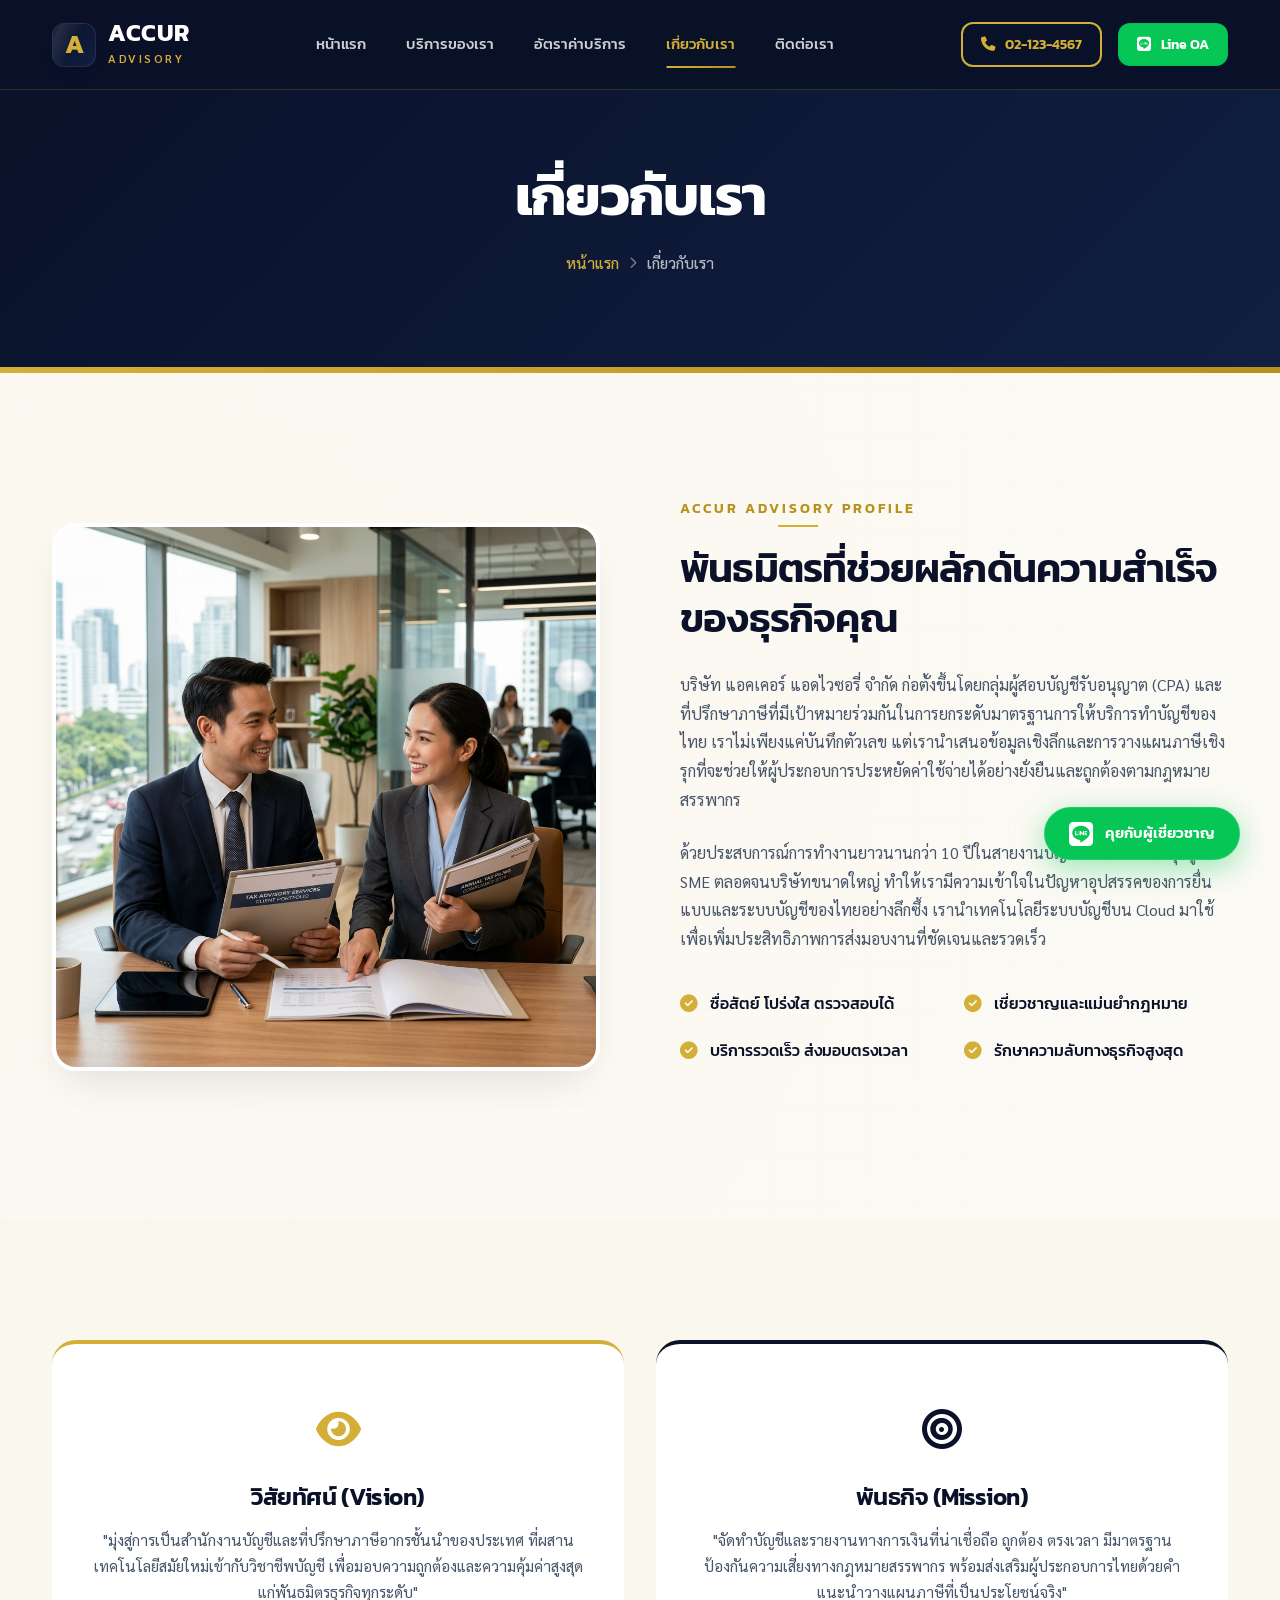
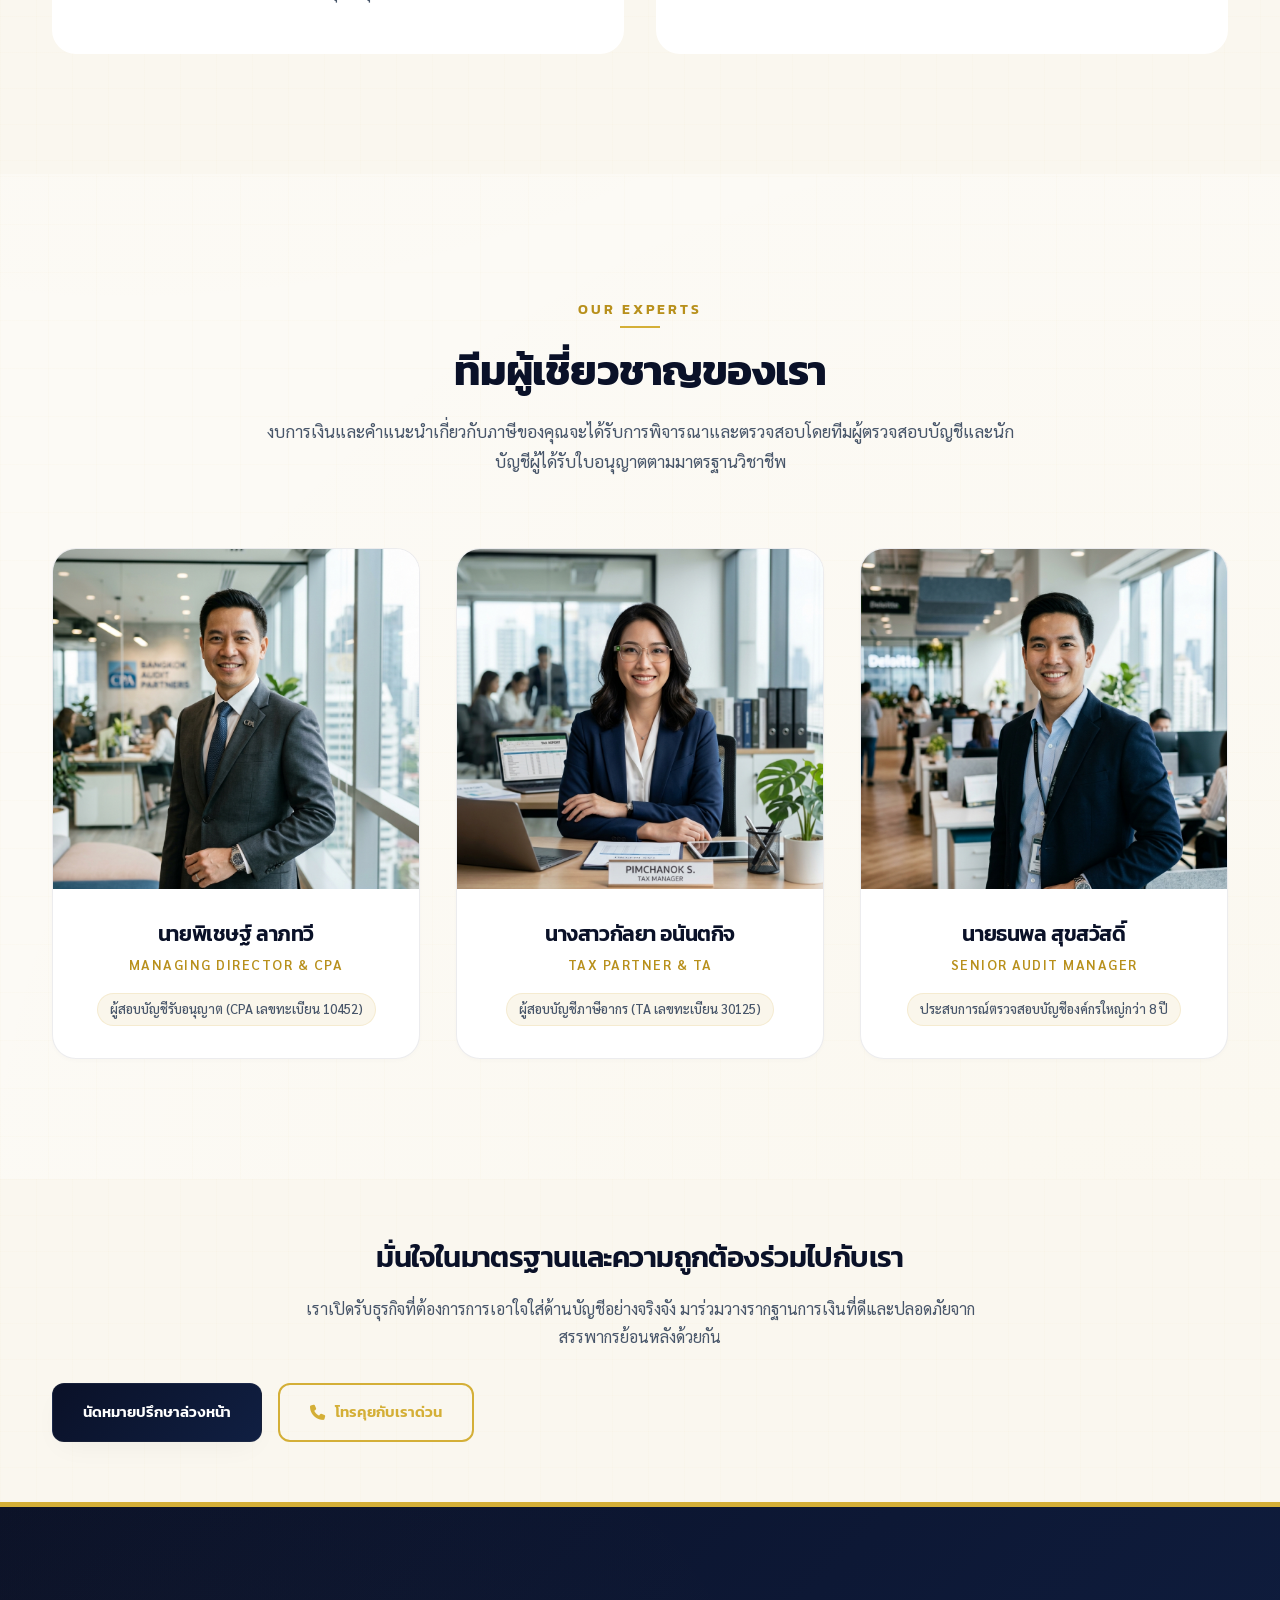
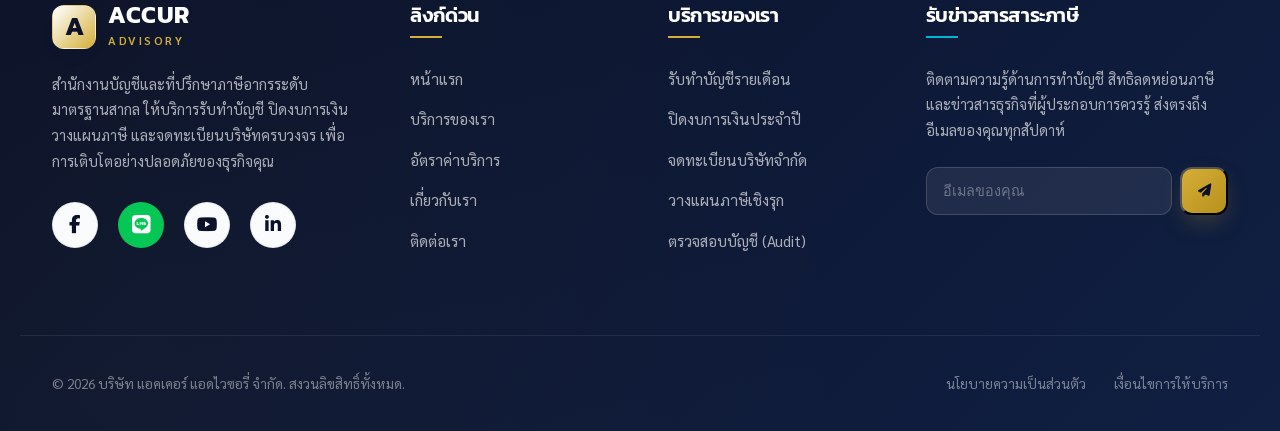
==== about.html @ b639f990 "first commit" ====
<!DOCTYPE html>
<html lang="th">
<head>
  <meta charset="UTF-8">
  <meta name="viewport" content="width=device-width, initial-scale=1.0">
  <title>เกี่ยวกับเรา ทีมงานผู้เชี่ยวชาญ และผู้สอบบัญชี | Accur Advisory</title>
  
  <!-- SEO Meta Tags -->
  <meta name="description" content="ทำความรู้จักสำนักงานบัญชี Accur Advisory วิสัยทัศน์ในการยกระดับบัญชีภาษี และทีมงานผู้สอบบัญชีรับอนุญาต CPA ผู้สอบบัญชีภาษีอากร TA ที่คอยดูแลธุรกิจของคุณ">
  <meta name="keywords" content="เกี่ยวกับเรา, ทีมงานสำนักงานบัญชี, ผู้สอบบัญชี, CPA, TA, สำนักงานบัญชีคุณภาพ">
  <meta name="author" content="Accur Advisory Co., Ltd.">
  <meta name="robots" content="index, follow">
  
  <!-- Open Graph -->
  <meta property="og:type" content="website">
  <meta property="og:url" content="https://www.accuradvisory.com/about.html">
  <meta property="og:title" content="เกี่ยวกับเรา ทีมงานผู้เชี่ยวชาญ และผู้สอบบัญชี | Accur Advisory">
  <meta property="og:description" content="วิสัยทัศน์ พันธกิจ และทีมงานนักบัญชี/ผู้สอบบัญชีมืออาชีพ ที่พร้อมดูแลความมั่นคงทางการเงินและภาษีของบริษัทคุณ">
  <meta property="og:image" content="images/team_1.png">

  <!-- Favicon -->
  <link rel="shortcut icon" href="favicon.ico" type="image/x-icon">

  <!-- FontAwesome Icons -->
  <link rel="stylesheet" href="https://cdnjs.cloudflare.com/ajax/libs/font-awesome/6.4.0/css/all.min.css">

  <!-- Main Stylesheet -->
  <link rel="stylesheet" href="css/style.css">
</head>
<body>

  <!-- FLOATING LINE OA BUTTON -->
  <a href="https://line.me/ti/p/@accuradvisory" target="_blank" class="floating-line" id="floating-line-button">
    <i class="fab fa-line"></i>
    <span>คุยกับผู้เชี่ยวชาญ</span>
  </a>

  <!-- HEADER & NAVIGATION -->
  <header>
    <div class="container nav-container">
      <a href="index.html" class="logo">
        <div class="logo-icon">A</div>
        <div class="logo-text">
          <span class="logo-title">ACCUR</span>
          <span class="logo-sub">ADVISORY</span>
        </div>
      </a>
      
      <nav class="nav-menu">
        <a href="index.html" class="nav-link">หน้าแรก</a>
        <a href="services.html" class="nav-link">บริการของเรา</a>
        <a href="pricing.html" class="nav-link">อัตราค่าบริการ</a>
        <a href="about.html" class="nav-link active">เกี่ยวกับเรา</a>
        <a href="contact.html" class="nav-link">ติดต่อเรา</a>
      </nav>

      <div class="nav-cta">
        <a href="tel:021234567" class="btn btn-outline" style="padding: 8px 18px; font-size: 0.9rem;">
          <i class="fas fa-phone"></i> 02-123-4567
        </a>
        <a href="https://line.me/ti/p/@accuradvisory" target="_blank" class="btn btn-line" style="padding: 8px 18px; font-size: 0.9rem;">
          <i class="fab fa-line"></i> Line OA
        </a>
      </div>

      <div class="menu-toggle" id="mobile-menu-btn">
        <span></span>
        <span></span>
        <span></span>
      </div>
    </div>
  </header>

  <!-- SUBPAGE HERO BANNER -->
  <section class="subpage-hero">
    <div class="container subpage-hero-content">
      <h1>เกี่ยวกับเรา</h1>
      <div class="breadcrumb">
        <a href="index.html">หน้าแรก</a>
        <i class="fas fa-chevron-right"></i>
        <span>เกี่ยวกับเรา</span>
      </div>
    </div>
  </section>

  <!-- ABOUT DETAIL SECTION -->
  <section class="section-padding">
    <div class="container about-grid">
      <div class="why-us-image fade-in-up">
        <img src="images/accounting_consulting.png" alt="การทำงานเป็นทีมงานสำนักงานบัญชีคุณภาพ">
      </div>
      <div class="about-content fade-in-up" style="transition-delay: 0.2s;">
        <span class="section-subtitle">ACCUR ADVISORY PROFILE</span>
        <h2>พันธมิตรที่ช่วยผลักดันความสำเร็จของธุรกิจคุณ</h2>
        <p>บริษัท แอคเคอร์ แอดไวซอรี่ จำกัด ก่อตั้งขึ้นโดยกลุ่มผู้สอบบัญชีรับอนุญาต (CPA) และที่ปรึกษาภาษีที่มีเป้าหมายร่วมกันในการยกระดับมาตรฐานการให้บริการทำบัญชีของไทย เราไม่เพียงแค่บันทึกตัวเลข แต่เรานำเสนอข้อมูลเชิงลึกและการวางแผนภาษีเชิงรุกที่จะช่วยให้ผู้ประกอบการประหยัดค่าใช้จ่ายได้อย่างยั่งยืนและถูกต้องตามกฎหมายสรรพากร</p>
        <p>ด้วยประสบการณ์การทำงานยาวนานกว่า 10 ปีในสายงานบัญชีและภาษีของกลุ่มลูกค้า SME ตลอดจนบริษัทขนาดใหญ่ ทำให้เรามีความเข้าใจในปัญหาอุปสรรคของการยื่นแบบและระบบบัญชีของไทยอย่างลึกซึ้ง เรานำเทคโนโลยีระบบบัญชีบน Cloud มาใช้เพื่อเพิ่มประสิทธิภาพการส่งมอบงานที่ชัดเจนและรวดเร็ว</p>
        
        <div class="about-bullets">
          <div class="bullet-item"><i class="fas fa-check-circle"></i> ซื่อสัตย์ โปร่งใส ตรวจสอบได้</div>
          <div class="bullet-item"><i class="fas fa-check-circle"></i> เชี่ยวชาญและแม่นยำกฎหมาย</div>
          <div class="bullet-item"><i class="fas fa-check-circle"></i> บริการรวดเร็ว ส่งมอบตรงเวลา</div>
          <div class="bullet-item"><i class="fas fa-check-circle"></i> รักษาความลับทางธุรกิจสูงสุด</div>
        </div>
      </div>
    </div>
  </section>

  <!-- VISION & MISSION -->
  <section class="section-padding bg-light">
    <div class="container text-center">
      <div class="grid" style="grid-template-columns: repeat(auto-fit, minmax(320px, 1fr)); gap: 32px;">
        <!-- Vision -->
        <div class="fade-in-up" style="background-color: #ffffff; padding: 48px 40px; border-radius: var(--radius-lg); box-shadow: var(--shadow-sm); border-top: 4px solid var(--secondary);">
          <div style="font-size: 2.5rem; color: var(--secondary); margin-bottom: 20px;"><i class="fas fa-eye"></i></div>
          <h3 style="font-family: var(--font-heading); font-size: 1.5rem; font-weight: 600; margin-bottom: 16px; color: var(--primary);">วิสัยทัศน์ (Vision)</h3>
          <p style="color: var(--text-body); font-size: 0.95rem; line-height: 1.7;">"มุ่งสู่การเป็นสำนักงานบัญชีและที่ปรึกษาภาษีอากรชั้นนำของประเทศ ที่ผสานเทคโนโลยีสมัยใหม่เข้ากับวิชาชีพบัญชี เพื่อมอบความถูกต้องและความคุ้มค่าสูงสุดแก่พันธมิตรธุรกิจทุกระดับ"</p>
        </div>

        <!-- Mission -->
        <div class="fade-in-up" style="background-color: #ffffff; padding: 48px 40px; border-radius: var(--radius-lg); box-shadow: var(--shadow-sm); border-top: 4px solid var(--primary);" style="transition-delay: 0.1s;">
          <div style="font-size: 2.5rem; color: var(--primary); margin-bottom: 20px;"><i class="fas fa-bullseye"></i></div>
          <h3 style="font-family: var(--font-heading); font-size: 1.5rem; font-weight: 600; margin-bottom: 16px; color: var(--primary);">พันธกิจ (Mission)</h3>
          <p style="color: var(--text-body); font-size: 0.95rem; line-height: 1.7;">"จัดทำบัญชีและรายงานทางการเงินที่น่าเชื่อถือ ถูกต้อง ตรงเวลา มีมาตรฐาน ป้องกันความเสี่ยงทางกฎหมายสรรพากร พร้อมส่งเสริมผู้ประกอบการไทยด้วยคำแนะนำวางแผนภาษีที่เป็นประโยชน์จริง"</p>
        </div>
      </div>
    </div>
  </section>

  <!-- TEAM SECTION -->
  <section class="section-padding">
    <div class="container">
      <div class="section-header text-center fade-in-up">
        <span class="section-subtitle">OUR EXPERTS</span>
        <h2 class="section-title">ทีมผู้เชี่ยวชาญของเรา</h2>
        <p class="section-desc">งบการเงินและคำแนะนำเกี่ยวกับภาษีของคุณจะได้รับการพิจารณาและตรวจสอบโดยทีมผู้ตรวจสอบบัญชีและนักบัญชีผู้ได้รับใบอนุญาตตามมาตรฐานวิชาชีพ</p>
      </div>

      <div class="team-grid">
        <!-- Team 1 -->
        <div class="team-card fade-in-up">
          <div class="team-img-wrapper">
            <img src="images/team_1.png" alt="นายพิเชษฐ์ ลาภทวี กรรมการผู้จัดการ CPA">
            <div class="team-socials">
              <a href="#" class="team-social-link"><i class="fab fa-facebook-f"></i></a>
              <a href="#" class="team-social-link"><i class="fab fa-linkedin-in"></i></a>
              <a href="#" class="team-social-link"><i class="fas fa-envelope"></i></a>
            </div>
          </div>
          <div class="team-info">
            <h3>นายพิเชษฐ์ ลาภทวี</h3>
            <p>Managing Director & CPA</p>
            <span class="team-cert">ผู้สอบบัญชีรับอนุญาต (CPA เลขทะเบียน 10452)</span>
          </div>
        </div>

        <!-- Team 2 -->
        <div class="team-card fade-in-up" style="transition-delay: 0.1s;">
          <div class="team-img-wrapper">
            <img src="images/team_2.png" alt="นางสาวกัลยา อนันตกิจ ผู้จัดการฝ่ายวางแผนภาษี TA">
            <div class="team-socials">
              <a href="#" class="team-social-link"><i class="fab fa-facebook-f"></i></a>
              <a href="#" class="team-social-link"><i class="fab fa-linkedin-in"></i></a>
              <a href="#" class="team-social-link"><i class="fas fa-envelope"></i></a>
            </div>
          </div>
          <div class="team-info">
            <h3>นางสาวกัลยา อนันตกิจ</h3>
            <p>Tax Partner & TA</p>
            <span class="team-cert">ผู้สอบบัญชีภาษีอากร (TA เลขทะเบียน 30125)</span>
          </div>
        </div>

        <!-- Team 3 -->
        <div class="team-card fade-in-up" style="transition-delay: 0.2s;">
          <div class="team-img-wrapper">
            <img src="images/team_3.png" alt="นายธนพล สุขสวัสดิ์ หัวหน้าฝ่ายตรวจสอบบัญชี">
            <div class="team-socials">
              <a href="#" class="team-social-link"><i class="fab fa-facebook-f"></i></a>
              <a href="#" class="team-social-link"><i class="fab fa-linkedin-in"></i></a>
              <a href="#" class="team-social-link"><i class="fas fa-envelope"></i></a>
            </div>
          </div>
          <div class="team-info">
            <h3>นายธนพล สุขสวัสดิ์</h3>
            <p>Senior Audit Manager</p>
            <span class="team-cert">ประสบการณ์ตรวจสอบบัญชีองค์กรใหญ่กว่า 8 ปี</span>
          </div>
        </div>
      </div>
    </div>
  </section>

  <!-- CALL TO ACTION BAR -->
  <section class="section-padding bg-light" style="padding: 60px 0;">
    <div class="container text-center fade-in-up">
      <h3 style="font-family: var(--font-heading); font-size: 1.8rem; font-weight: 600; margin-bottom: 20px; color: var(--primary);">มั่นใจในมาตรฐานและความถูกต้องร่วมไปกับเรา</h3>
      <p style="max-width: 700px; margin: 0 auto 32px auto; color: var(--text-body);">เราเปิดรับธุรกิจที่ต้องการการเอาใจใส่ด้านบัญชีอย่างจริงจัง มาร่วมวางรากฐานการเงินที่ดีและปลอดภัยจากสรรพากรย้อนหลังด้วยกัน</p>
      <div class="flex justify-center gap-2" style="flex-wrap: wrap;">
        <a href="contact.html" class="btn btn-primary">นัดหมายปรึกษาล่วงหน้า</a>
        <a href="tel:021234567" class="btn btn-outline"><i class="fas fa-phone"></i> โทรคุยกับเราด่วน</a>
      </div>
    </div>
  </section>

  <!-- FOOTER -->
  <footer>
    <div class="container footer-grid">
      <div class="footer-col footer-about">
        <a href="index.html" class="logo" style="margin-bottom: 20px;">
          <div class="logo-icon" style="background: linear-gradient(135deg, #ffffff 0%, var(--secondary) 100%); color: var(--primary);">A</div>
          <div class="logo-text">
            <span class="logo-title" style="color: #ffffff;">ACCUR</span>
            <span class="logo-sub" style="color: var(--secondary);">ADVISORY</span>
          </div>
        </a>
        <p>สำนักงานบัญชีและที่ปรึกษาภาษีอากรระดับมาตรฐานสากล ให้บริการรับทำบัญชี ปิดงบการเงิน วางแผนภาษี และจดทะเบียนบริษัทครบวงจร เพื่อการเติบโตอย่างปลอดภัยของธุรกิจคุณ</p>
        <div class="social-links">
          <a href="#" class="social-link"><i class="fab fa-facebook-f"></i></a>
          <a href="https://line.me/ti/p/@accuradvisory" target="_blank" class="social-link line-color"><i class="fab fa-line"></i></a>
          <a href="#" class="social-link"><i class="fab fa-youtube"></i></a>
          <a href="#" class="social-link"><i class="fab fa-linkedin-in"></i></a>
        </div>
      </div>

      <div class="footer-col">
        <h3>ลิงก์ด่วน</h3>
        <div class="footer-links">
          <a href="index.html">หน้าแรก</a>
          <a href="services.html">บริการของเรา</a>
          <a href="pricing.html">อัตราค่าบริการ</a>
          <a href="about.html">เกี่ยวกับเรา</a>
          <a href="contact.html">ติดต่อเรา</a>
        </div>
      </div>

      <div class="footer-col">
        <h3>บริการของเรา</h3>
        <div class="footer-links">
          <a href="services.html#accounting">รับทำบัญชีรายเดือน</a>
          <a href="services.html#accounting">ปิดงบการเงินประจำปี</a>
          <a href="services.html#registration">จดทะเบียนบริษัทจำกัด</a>
          <a href="services.html#consulting">วางแผนภาษีเชิงรุก</a>
          <a href="services.html#audit">ตรวจสอบบัญชี (Audit)</a>
        </div>
      </div>

      <div class="footer-col footer-newsletter">
        <h3>รับข่าวสารสาระภาษี</h3>
        <p>ติดตามความรู้ด้านการทำบัญชี สิทธิลดหย่อนภาษี และข่าวสารธุรกิจที่ผู้ประกอบการควรรู้ ส่งตรงถึงอีเมลของคุณทุกสัปดาห์</p>
        <form class="newsletter-form" onsubmit="event.preventDefault(); alert('ขอบคุณสำหรับการสมัครรับข่าวสารจากเรา!'); this.reset();">
          <input type="email" class="newsletter-input" placeholder="อีเมลของคุณ" required>
          <button type="submit" class="newsletter-btn"><i class="fas fa-paper-plane"></i></button>
        </form>
      </div>
    </div>

    <div class="container footer-bottom">
      <div class="copyright">
        &copy; 2026 บริษัท แอคเคอร์ แอดไวซอรี่ จำกัด. สงวนลิขสิทธิ์ทั้งหมด.
      </div>
      <div class="footer-bottom-links">
        <a href="#">นโยบายความเป็นส่วนตัว</a>
        <a href="#">เงื่อนไขการให้บริการ</a>
      </div>
    </div>
  </footer>

  <!-- Main JS -->
  <script src="js/main.js"></script>
</body>
</html>
---- css/style.css ----
@import url('https://fonts.googleapis.com/css2?family=Kanit:wght@300;400;500;600;700&family=Sarabun:wght@300;400;500;600;700&display=swap');

/* --- PREMIUM DESIGN SYSTEM & TOKENS --- */
:root {
  --font-heading: 'Kanit', sans-serif;
  --font-body: 'Sarabun', sans-serif;
  
  /* Color Palette - Elegant, Clean, Sophisticated */
  --primary: #0a1128;        /* Ultra Deep Midnight Blue */
  --primary-light: #16224f;  /* Slate Navy */
  --primary-accent: #3a86ff; /* Electric Accent Blue */
  --secondary: #d4af37;      /* True Metallic Gold */
  --secondary-dark: #b8901c; /* Antique Gold */
  --secondary-light: #faf6eb;/* Luxurious Champagne Cream Tint */
  --accent-green: #00b4d8;   /* Clean Teal Accent */
  --accent-success: #10b981; /* Success Emerald */
  --line-color: #06c755;     /* Line OA Green */
  
  /* Neutral Palette */
  --text-primary: #0f172a;   /* Near Black */
  --text-body: #475569;      /* Slate Grey */
  --text-muted: #94a3b8;     /* Light Muted Slate */
  
  /* Background Colors - Luxurious Warm Champagne Gold and White */
  --bg-main: #fcfaf5;        /* Ultra soft warm champagne-gold base */
  --bg-card: #ffffff;        /* Pure white cards that stand out on cream background */
  --bg-gradient: linear-gradient(135deg, #0a1128 0%, #101f42 100%);
  --bg-cream: #f5eedc;       /* Slightly richer warm gold-cream for alternating sections */
  
  /* Borders & Shadows - Soft, Premium, Floating */
  --border-color: rgba(15, 23, 42, 0.08);
  --border-hover: rgba(212, 175, 55, 0.3);
  --radius-sm: 6px;
  --radius-md: 12px;
  --radius-lg: 24px;
  --radius-full: 9999px;
  
  /* Advanced Shadows */
  --shadow-flat: 0 2px 4px rgba(0,0,0,0.02);
  --shadow-soft: 0 10px 30px -10px rgba(10, 17, 40, 0.06);
  --shadow-premium: 0 20px 40px -15px rgba(10, 17, 40, 0.12);
  --shadow-gold-glow: 0 10px 25px -5px rgba(212, 175, 55, 0.25);
  --shadow-blue-glow: 0 10px 25px -5px rgba(58, 134, 255, 0.2);
  
  /* Transitions */
  --transition-fast: all 0.2s cubic-bezier(0.25, 0.46, 0.45, 0.94);
  --transition-normal: all 0.4s cubic-bezier(0.16, 1, 0.3, 1);
  --transition-slow: all 0.8s cubic-bezier(0.16, 1, 0.3, 1);
}

/* --- BASE STYLES & LUXURY PATTERNED BG --- */
*, *::before, *::after {
  box-sizing: border-box;
  margin: 0;
  padding: 0;
}

html {
  scroll-behavior: smooth;
  font-size: 16px;
}

body {
  font-family: var(--font-body);
  color: var(--text-primary);
  /* Luxury Faint White-Gold Grid and Radial Ambient Glow Pattern */
  background-color: var(--bg-main);
  background-image: 
    radial-gradient(circle at 10% 20%, rgba(212, 175, 55, 0.03) 0%, transparent 40%),
    radial-gradient(circle at 90% 80%, rgba(212, 175, 55, 0.03) 0%, transparent 40%),
    linear-gradient(rgba(212, 175, 55, 0.02) 1px, transparent 1px),
    linear-gradient(90deg, rgba(212, 175, 55, 0.02) 1px, transparent 1px);
  background-size: 100% 100%, 100% 100%, 48px 48px, 48px 48px;
  line-height: 1.75;
  -webkit-font-smoothing: antialiased;
  overflow-x: hidden;
}

h1, h2, h3, h4, h5, h6 {
  font-family: var(--font-heading);
  font-weight: 600;
  line-height: 1.25;
  color: var(--primary);
  letter-spacing: -0.02em;
}

a {
  text-decoration: none;
  color: inherit;
  transition: var(--transition-fast);
}

img {
  max-width: 100%;
  height: auto;
  display: block;
}

/* Custom Scrollbar */
::-webkit-scrollbar {
  width: 8px;
}
::-webkit-scrollbar-track {
  background: var(--bg-main);
}
::-webkit-scrollbar-thumb {
  background: var(--text-muted);
  border-radius: var(--radius-full);
}
::-webkit-scrollbar-thumb:hover {
  background: var(--primary-light);
}

/* --- UTILITY STYLES --- */
.container {
  width: 100%;
  max-width: 1240px;
  margin: 0 auto;
  padding: 0 32px;
}

.section-padding {
  padding: 120px 0;
}

@media (max-width: 768px) {
  .section-padding {
    padding: 80px 0;
  }
  .container {
    padding: 0 20px;
  }
}

.text-center { text-align: center; }
.text-gold { color: var(--secondary); }
.text-primary { color: var(--primary); }
.text-muted { color: var(--text-body); opacity: 0.8; }
.text-white { color: #ffffff; }

.bg-light { 
  background-color: #faf7ef; /* Champagne light background */
  background-image: 
    linear-gradient(rgba(212, 175, 55, 0.015) 1px, transparent 1px),
    linear-gradient(90deg, rgba(212, 175, 55, 0.015) 1px, transparent 1px);
  background-size: 36px 36px;
} 
.bg-cream { background-color: var(--bg-cream); }
.bg-dark { background-color: var(--primary); color: #ffffff; }

/* Grid / Flex */
.grid { display: grid; }
.flex { display: flex; }
.align-center { align-items: center; }
.justify-between { justify-content: space-between; }
.gap-2 { gap: 16px; }
.gap-3 { gap: 24px; }
.gap-4 { gap: 32px; }

/* --- PREMIUM DARK NAVBAR (น้อยแต่มาก) --- */
header {
  position: fixed;
  top: 0;
  left: 0;
  width: 100%;
  height: 90px;
  background-color: rgba(10, 17, 40, 0.95); /* Deep midnight blue translucency */
  backdrop-filter: blur(20px);
  -webkit-backdrop-filter: blur(20px);
  border-bottom: 1px solid rgba(212, 175, 55, 0.2); /* Subtle gold border */
  z-index: 1000;
  transition: var(--transition-normal);
  display: flex;
  align-items: center;
}

header.scrolled {
  height: 75px;
  background-color: rgba(10, 17, 40, 0.98);
  box-shadow: 0 10px 30px rgba(0, 0, 0, 0.2);
}

.nav-container {
  display: flex;
  justify-content: space-between;
  align-items: center;
  width: 100%;
}

.logo {
  display: flex;
  align-items: center;
  gap: 12px;
}

.logo-icon {
  width: 44px;
  height: 44px;
  background: var(--bg-gradient);
  border-radius: var(--radius-md);
  display: flex;
  align-items: center;
  justify-content: center;
  color: var(--secondary);
  font-family: var(--font-heading);
  font-size: 1.6rem;
  font-weight: 700;
  box-shadow: var(--shadow-soft);
  border: 1px solid rgba(255, 255, 255, 0.1);
  position: relative;
  overflow: hidden;
}

.logo-icon::before {
  content: '';
  position: absolute;
  top: 0;
  left: -50%;
  width: 100%;
  height: 100%;
  background: linear-gradient(to right, transparent, rgba(255,255,255,0.1), transparent);
  transform: skewX(-25deg);
  animation: shine 4s infinite;
}

@keyframes shine {
  0% { left: -100%; }
  50%, 100% { left: 100%; }
}

.logo-text {
  display: flex;
  flex-direction: column;
}

.logo-title {
  font-family: var(--font-heading);
  font-size: 1.5rem;
  font-weight: 700;
  color: #ffffff; /* White title on dark nav */
  line-height: 1;
  letter-spacing: 0.5px;
}

.logo-sub {
  font-size: 0.75rem;
  color: var(--secondary); /* Vibrant gold subtitle */
  font-weight: 600;
  letter-spacing: 2.5px;
  text-transform: uppercase;
  margin-top: 3px;
}

.nav-menu {
  display: flex;
  align-items: center;
  gap: 40px;
}

.nav-link {
  font-family: var(--font-heading);
  font-weight: 500;
  font-size: 0.95rem;
  color: rgba(255, 255, 255, 0.8); /* Light color on dark nav */
  position: relative;
  padding: 10px 0;
}

.nav-link::after {
  content: '';
  position: absolute;
  bottom: 0;
  left: 50%;
  width: 0;
  height: 2px;
  background: linear-gradient(90deg, var(--secondary) 0%, var(--secondary-dark) 100%);
  transition: var(--transition-normal);
  transform: translateX(-50%);
}

.nav-link:hover::after,
.nav-link.active::after {
  width: 100%;
}

.nav-link:hover,
.nav-link.active {
  color: var(--secondary); /* Highlight to gold */
}

.nav-cta {
  display: flex;
  align-items: center;
  gap: 16px;
}

/* Premium Buttons */
.btn {
  display: inline-flex;
  align-items: center;
  justify-content: center;
  gap: 10px;
  padding: 14px 30px;
  font-family: var(--font-heading);
  font-weight: 600;
  font-size: 0.95rem;
  border-radius: var(--radius-md);
  transition: var(--transition-normal);
  position: relative;
  overflow: hidden;
  z-index: 1;
}

.btn-primary {
  background: var(--bg-gradient);
  color: #ffffff;
  box-shadow: var(--shadow-soft);
  border: 1px solid rgba(255, 255, 255, 0.05);
}

.btn-primary::before {
  content: '';
  position: absolute;
  top: 0;
  left: 0;
  width: 100%;
  height: 100%;
  background: linear-gradient(135deg, var(--primary-accent) 0%, var(--primary) 100%);
  opacity: 0;
  z-index: -1;
  transition: var(--transition-normal);
}

.btn-primary:hover {
  transform: translateY(-3px);
  box-shadow: var(--shadow-premium), var(--shadow-blue-glow);
  color: #ffffff;
}

.btn-primary:hover::before {
  opacity: 1;
}

.btn-secondary {
  background: linear-gradient(135deg, var(--secondary) 0%, var(--secondary-dark) 100%);
  color: var(--primary);
  box-shadow: var(--shadow-soft);
  border: 1px solid rgba(255,255,255,0.1);
}

.btn-secondary:hover {
  transform: translateY(-3px);
  box-shadow: var(--shadow-premium), var(--shadow-gold-glow);
}

.btn-outline {
  background: transparent;
  color: var(--secondary); /* Gold outline for contrast */
  border: 2px solid var(--secondary);
}

.btn-outline:hover {
  background: var(--secondary);
  color: var(--primary);
  transform: translateY(-3px);
  box-shadow: var(--shadow-gold-glow);
}

.btn-line {
  background-color: var(--line-color);
  color: #ffffff;
  border: 1px solid rgba(0,0,0,0.05);
}

.btn-line:hover {
  background-color: #05b04b;
  transform: translateY(-3px);
  box-shadow: 0 10px 20px rgba(6, 199, 85, 0.2);
}

/* Mobile Toggle */
.menu-toggle {
  display: none;
  flex-direction: column;
  justify-content: space-between;
  width: 28px;
  height: 18px;
  cursor: pointer;
  z-index: 1001;
}

.menu-toggle span {
  display: block;
  height: 2px;
  width: 100%;
  background-color: #ffffff; /* White bars on dark nav */
  border-radius: 2px;
  transition: var(--transition-normal);
}

@media (max-width: 1024px) {
  header {
    height: 80px;
  }
  .nav-cta {
    display: none;
  }
  .menu-toggle {
    display: flex;
  }
  .nav-menu {
    position: fixed;
    top: 0;
    right: -100%;
    width: 320px;
    height: 100vh;
    background-color: var(--primary); /* Keep dark menu */
    box-shadow: var(--shadow-premium);
    flex-direction: column;
    justify-content: flex-start;
    padding: 100px 40px;
    gap: 28px;
    transition: var(--transition-slow);
    z-index: 999;
    border-left: 1px solid rgba(212, 175, 55, 0.15);
  }
  .nav-menu.active {
    right: 0;
  }
  .nav-menu .nav-link {
    width: 100%;
    font-size: 1.15rem;
    border-bottom: 1px solid rgba(255, 255, 255, 0.08);
    padding-bottom: 16px;
    color: rgba(255, 255, 255, 0.8);
  }
  .nav-menu .nav-link::after {
    display: none;
  }
  .menu-toggle.active span:nth-child(1) {
    transform: translateY(8px) rotate(45deg);
  }
  .menu-toggle.active span:nth-child(2) {
    opacity: 0;
  }
  .menu-toggle.active span:nth-child(3) {
    transform: translateY(-8px) rotate(-45deg);
  }
}

/* --- MODERN HERO SECTION --- */
.hero {
  position: relative;
  min-height: 100vh;
  display: flex;
  align-items: center;
  padding-top: 100px;
  background: radial-gradient(circle at 80% 20%, #faf6ec 0%, var(--bg-main) 100%);
  overflow: hidden;
}

.hero::before {
  content: '';
  position: absolute;
  top: -10%;
  right: -5%;
  width: 60%;
  height: 80%;
  background: radial-gradient(circle, rgba(212, 175, 55, 0.08) 0%, rgba(58, 134, 255, 0.04) 70%, transparent 100%);
  filter: blur(60px);
  z-index: 0;
}

.hero-grid {
  display: grid;
  grid-template-columns: 1.15fr 0.85fr;
  gap: 64px;
  align-items: center;
  position: relative;
  z-index: 1;
}

.hero-tag {
  display: inline-flex;
  align-items: center;
  gap: 10px;
  background-color: var(--secondary-light);
  color: var(--secondary-dark);
  padding: 8px 20px;
  border-radius: var(--radius-full);
  font-family: var(--font-heading);
  font-weight: 600;
  font-size: 0.85rem;
  margin-bottom: 28px;
  border: 1px solid rgba(212, 175, 55, 0.25);
  box-shadow: 0 4px 15px rgba(212, 175, 55, 0.05);
}

.hero-tag i {
  font-size: 0.95rem;
}

.hero-title {
  font-size: 4rem;
  line-height: 1.2;
  font-weight: 700;
  margin-bottom: 28px;
  letter-spacing: -0.03em;
}

.hero-title span {
  display: inline-block;
  background: linear-gradient(135deg, var(--primary) 30%, var(--secondary-dark) 100%);
  -webkit-background-clip: text;
  -webkit-text-fill-color: transparent;
}

.hero-desc {
  font-size: 1.15rem;
  color: var(--text-body);
  margin-bottom: 48px;
  max-width: 600px;
  line-height: 1.8;
}

.hero-btns {
  display: flex;
  flex-wrap: wrap;
  gap: 20px;
  margin-bottom: 56px;
}

.hero-stats {
  display: flex;
  gap: 48px;
  border-top: 1px solid rgba(15, 23, 42, 0.08);
  padding-top: 36px;
}

.stat-item {
  display: flex;
  flex-direction: column;
}

.stat-number {
  font-family: var(--font-heading);
  font-size: 2.2rem;
  font-weight: 700;
  color: var(--primary);
  line-height: 1;
}

.stat-number span {
  color: var(--secondary-dark);
}

.stat-label {
  font-size: 0.85rem;
  color: var(--text-body);
  margin-top: 8px;
  font-weight: 500;
}

.hero-image-container {
  position: relative;
  display: flex;
  justify-content: center;
  align-items: center;
}

.hero-image-decor {
  position: absolute;
  width: 115%;
  height: 115%;
  border: 1px dashed rgba(212, 175, 55, 0.3);
  border-radius: 40% 60% 70% 30% / 50% 60% 30% 50%;
  animation: rotateDecor 35s linear infinite;
  z-index: 1;
}

.hero-image-wrapper {
  position: relative;
  z-index: 2;
  border-radius: var(--radius-lg);
  overflow: hidden;
  box-shadow: var(--shadow-premium);
  border: 6px solid #ffffff;
  transition: var(--transition-normal);
}

.hero-image-wrapper:hover {
  transform: scale(1.02);
}

.hero-badge-card {
  position: absolute;
  bottom: 40px;
  left: -30px;
  background-color: rgba(255, 255, 255, 0.95);
  backdrop-filter: blur(10px);
  -webkit-backdrop-filter: blur(10px);
  padding: 18px 28px;
  border-radius: var(--radius-md);
  box-shadow: var(--shadow-premium);
  display: flex;
  align-items: center;
  gap: 16px;
  z-index: 3;
  border: 1px solid rgba(255, 255, 255, 0.5);
  border-left: 5px solid var(--secondary);
  animation: floatCard 4s ease-in-out infinite;
}

.hero-badge-icon {
  width: 44px;
  height: 44px;
  background-color: var(--secondary-light);
  color: var(--secondary-dark);
  border-radius: var(--radius-full);
  display: flex;
  align-items: center;
  justify-content: center;
  font-size: 1.35rem;
}

.hero-badge-text h4 {
  font-family: var(--font-heading);
  font-size: 1rem;
  color: var(--primary);
}

.hero-badge-text p {
  font-size: 0.8rem;
  color: var(--text-body);
}

@keyframes rotateDecor {
  0% { transform: rotate(0deg); }
  100% { transform: rotate(360deg); }
}

@keyframes floatCard {
  0%, 100% { transform: translateY(0); }
  50% { transform: translateY(-12px); }
}

@media (max-width: 1024px) {
  .hero {
    min-height: auto;
    padding-top: 120px;
    padding-bottom: 80px;
  }
  .hero-grid {
    grid-template-columns: 1fr;
    gap: 64px;
  }
  .hero-title {
    font-size: 3.2rem;
  }
  .hero-image-container {
    max-width: 480px;
    margin: 0 auto;
  }
}

@media (max-width: 480px) {
  .hero-title {
    font-size: 2.6rem;
  }
  .hero-stats {
    gap: 28px;
    flex-wrap: wrap;
  }
  .hero-badge-card {
    left: 10px;
    bottom: 10px;
  }
}

/* --- SECTION HEADER --- */
.section-header {
  max-width: 750px;
  margin: 0 auto 72px auto;
}

.section-subtitle {
  font-family: var(--font-heading);
  font-size: 0.85rem;
  font-weight: 600;
  text-transform: uppercase;
  letter-spacing: 3px;
  color: var(--secondary-dark);
  margin-bottom: 16px;
  display: inline-block;
  position: relative;
  padding-bottom: 6px;
}

.section-subtitle::after {
  content: '';
  position: absolute;
  bottom: 0;
  left: 50%;
  width: 40px;
  height: 2px;
  background-color: var(--secondary);
  transform: translateX(-50%);
}

.section-title {
  font-size: 2.6rem;
  font-weight: 700;
  color: var(--primary);
  margin-bottom: 20px;
  letter-spacing: -0.02em;
}

.section-desc {
  font-size: 1.05rem;
  color: var(--text-body);
  line-height: 1.8;
}

/* --- PREMIUM SERVICE CARDS --- */
.services-grid {
  display: grid;
  grid-template-columns: repeat(auto-fit, minmax(360px, 1fr));
  gap: 36px;
}

@media (max-width: 480px) {
  .services-grid {
    grid-template-columns: 1fr;
  }
}

.service-card {
  background-color: var(--bg-card);
  border: 1px solid var(--border-color);
  border-radius: var(--radius-lg);
  padding: 48px;
  transition: var(--transition-normal);
  display: flex;
  flex-direction: column;
  position: relative;
  overflow: hidden;
  box-shadow: var(--shadow-flat);
}

.service-card::after {
  content: '';
  position: absolute;
  top: 0;
  left: 0;
  width: 100%;
  height: 6px;
  background: linear-gradient(90deg, var(--secondary) 0%, var(--secondary-dark) 100%);
  transform: scaleX(0);
  transform-origin: left;
  transition: var(--transition-normal);
}

.service-card:hover {
  transform: translateY(-10px);
  box-shadow: var(--shadow-premium);
  border-color: rgba(212, 175, 55, 0.15);
}

.service-card:hover::after {
  transform: scaleX(1);
}

.service-icon {
  width: 64px;
  height: 64px;
  background-color: var(--bg-main);
  color: var(--primary);
  border-radius: var(--radius-md);
  display: flex;
  align-items: center;
  justify-content: center;
  font-size: 1.8rem;
  margin-bottom: 32px;
  box-shadow: inset 0 2px 4px rgba(0, 0, 0, 0.02);
  transition: var(--transition-normal);
}

.service-card:hover .service-icon {
  background: var(--bg-gradient);
  color: var(--secondary);
  box-shadow: var(--shadow-blue-glow);
}

.service-card h3 {
  font-size: 1.45rem;
  font-weight: 600;
  margin-bottom: 18px;
}

.service-card p {
  color: var(--text-body);
  font-size: 0.98rem;
  margin-bottom: 28px;
  flex-grow: 1;
  line-height: 1.8;
}

.service-features {
  margin-bottom: 32px;
  border-top: 1px solid rgba(15, 23, 42, 0.06);
  padding-top: 20px;
}

.service-features li {
  display: flex;
  align-items: center;
  gap: 12px;
  font-size: 0.9rem;
  color: var(--text-body);
  margin-bottom: 12px;
}

.service-features li i {
  color: var(--accent-success);
  font-size: 0.95rem;
}

.service-link {
  display: inline-flex;
  align-items: center;
  gap: 8px;
  font-family: var(--font-heading);
  font-weight: 600;
  font-size: 0.95rem;
  color: var(--primary);
  transition: var(--transition-fast);
}

.service-link i {
  font-size: 0.85rem;
  transition: var(--transition-fast);
}

.service-card:hover .service-link {
  color: var(--secondary-dark);
}

.service-card:hover .service-link i {
  transform: translateX(6px);
}

/* --- WHY CHOOSE US (CLEAN & MINIMALIST) --- */
.why-us-grid {
  display: grid;
  grid-template-columns: 0.95fr 1.05fr;
  gap: 80px;
  align-items: center;
}

.why-us-image {
  position: relative;
  border-radius: var(--radius-lg);
  overflow: visible;
}

.why-us-image img {
  border-radius: var(--radius-lg);
  box-shadow: var(--shadow-premium);
  border: 4px solid #ffffff;
}

.why-us-stats-overlay {
  position: absolute;
  top: -24px;
  right: -24px;
  background: var(--bg-gradient);
  color: #ffffff;
  padding: 28px 36px;
  border-radius: var(--radius-md);
  box-shadow: var(--shadow-premium), var(--shadow-gold-glow);
  text-align: center;
  border: 1px solid rgba(255,255,255,0.05);
}

.why-us-stats-overlay h3 {
  font-family: var(--font-heading);
  font-size: 2.5rem;
  font-weight: 700;
  color: var(--secondary);
  line-height: 1;
}

.why-us-stats-overlay p {
  font-size: 0.85rem;
  font-weight: 600;
  letter-spacing: 1.5px;
  text-transform: uppercase;
  margin-top: 6px;
}

.why-us-features {
  display: grid;
  grid-template-columns: 1fr;
  gap: 36px;
}

.why-us-item {
  display: flex;
  gap: 24px;
}

.why-us-icon {
  flex-shrink: 0;
  width: 54px;
  height: 54px;
  background-color: var(--secondary-light);
  color: var(--secondary-dark);
  border-radius: var(--radius-full);
  display: flex;
  align-items: center;
  justify-content: center;
  font-size: 1.35rem;
  box-shadow: 0 4px 15px rgba(212, 175, 55, 0.1);
}

.why-us-text h3 {
  font-size: 1.25rem;
  font-weight: 600;
  margin-bottom: 8px;
  color: var(--primary);
}

.why-us-text p {
  font-size: 0.95rem;
  color: var(--text-body);
  line-height: 1.75;
}

@media (max-width: 1024px) {
  .why-us-grid {
    grid-template-columns: 1fr;
    gap: 60px;
  }
  .why-us-image {
    max-width: 480px;
    margin: 0 auto;
  }
  .why-us-stats-overlay {
    right: 0;
    top: -10px;
  }
}

/* --- PRICING SECTION --- */
.pricing-grid {
  display: grid;
  grid-template-columns: repeat(auto-fit, minmax(340px, 1fr));
  gap: 36px;
  align-items: stretch;
}

.pricing-card {
  background-color: var(--bg-card);
  border: 1px solid var(--border-color);
  border-radius: var(--radius-lg);
  padding: 56px 48px;
  display: flex;
  flex-direction: column;
  position: relative;
  transition: var(--transition-normal);
  box-shadow: var(--shadow-flat);
}

.pricing-card.popular {
  border: 2px solid var(--secondary);
  box-shadow: var(--shadow-premium);
}

.pricing-card.popular::after {
  content: 'ยอดนิยม';
  position: absolute;
  top: 24px;
  right: 24px;
  background: linear-gradient(135deg, var(--secondary) 0%, var(--secondary-dark) 100%);
  color: var(--primary);
  font-family: var(--font-heading);
  font-size: 0.75rem;
  font-weight: 700;
  padding: 6px 16px;
  border-radius: var(--radius-full);
  letter-spacing: 1px;
}

.pricing-card:hover {
  transform: translateY(-10px);
  box-shadow: var(--shadow-premium);
}

.pricing-card.popular:hover {
  box-shadow: var(--shadow-premium), var(--shadow-gold-glow);
}

.pricing-header h3 {
  font-size: 1.5rem;
  font-weight: 700;
  margin-bottom: 12px;
}

.pricing-desc {
  font-size: 0.9rem;
  color: var(--text-body);
  opacity: 0.85;
  margin-bottom: 28px;
  line-height: 1.6;
}

.pricing-price {
  margin-bottom: 36px;
}

.pricing-price .price {
  font-family: var(--font-heading);
  font-size: 3.2rem;
  font-weight: 700;
  color: var(--primary);
  line-height: 1;
}

.pricing-price .period {
  font-size: 0.95rem;
  color: var(--text-body);
  font-weight: 500;
  margin-left: 4px;
}

.pricing-list {
  margin-bottom: 48px;
  flex-grow: 1;
}

.pricing-list li {
  display: flex;
  align-items: flex-start;
  gap: 14px;
  font-size: 0.98rem;
  color: var(--text-body);
  margin-bottom: 16px;
  line-height: 1.6;
}

.pricing-list li i {
  color: var(--accent-success);
  margin-top: 4px;
  font-size: 1rem;
}

.pricing-list li.disabled {
  color: var(--text-muted);
  text-decoration: line-through;
  opacity: 0.6;
}

.pricing-list li.disabled i {
  color: var(--text-muted);
}

/* --- INTERACTIVE CALCULATOR (MODERN PANEL) --- */
.estimator-box {
  background-color: var(--bg-card);
  border: 1px solid var(--border-color);
  border-radius: var(--radius-lg);
  padding: 56px;
  box-shadow: var(--shadow-premium);
  margin-top: 80px;
}

@media (max-width: 768px) {
  .estimator-box {
    padding: 32px 24px;
  }
}

.estimator-title {
  font-size: 1.8rem;
  margin-bottom: 16px;
  display: flex;
  align-items: center;
  gap: 16px;
}

.estimator-title i {
  color: var(--secondary-dark);
}

.estimator-desc {
  font-size: 1rem;
  color: var(--text-body);
  margin-bottom: 40px;
  max-width: 800px;
}

.estimator-grid {
  display: grid;
  grid-template-columns: 1.15fr 0.85fr;
  gap: 56px;
  align-items: stretch;
}

@media (max-width: 768px) {
  .estimator-grid {
    grid-template-columns: 1fr;
    gap: 40px;
  }
}

.estimator-form {
  display: flex;
  flex-direction: column;
  gap: 28px;
}

.form-group {
  display: flex;
  flex-direction: column;
  gap: 10px;
}

.form-group label {
  font-family: var(--font-heading);
  font-weight: 600;
  font-size: 0.95rem;
  color: var(--primary);
}

.form-select, .form-input {
  width: 100%;
  padding: 14px 20px;
  border: 1px solid rgba(15, 23, 42, 0.1);
  border-radius: var(--radius-md);
  font-family: var(--font-body);
  background-color: #fafbfc;
  transition: var(--transition-fast);
  color: var(--primary);
  font-size: 0.95rem;
}

.form-select:focus, .form-input:focus {
  border-color: var(--secondary);
  background-color: #ffffff;
  box-shadow: 0 0 0 4px rgba(212, 175, 55, 0.15);
}

.estimator-result {
  background: var(--bg-gradient);
  border-radius: var(--radius-md);
  padding: 40px;
  color: #ffffff;
  display: flex;
  flex-direction: column;
  justify-content: center;
  text-align: center;
  position: relative;
  overflow: hidden;
  box-shadow: var(--shadow-premium), var(--shadow-blue-glow);
  border: 1px solid rgba(255,255,255,0.05);
}

.result-label {
  font-family: var(--font-heading);
  font-size: 1.05rem;
  font-weight: 600;
  color: var(--secondary);
  text-transform: uppercase;
  letter-spacing: 1.5px;
  margin-bottom: 12px;
}

.result-value {
  font-family: var(--font-heading);
  font-size: 3.2rem;
  font-weight: 700;
  color: #ffffff;
  line-height: 1;
  margin-bottom: 6px;
}

.result-unit {
  font-size: 0.95rem;
  color: rgba(255, 255, 255, 0.7);
  margin-bottom: 32px;
}

.result-disclaimer {
  font-size: 0.8rem;
  color: rgba(255, 255, 255, 0.5);
  line-height: 1.5;
  border-top: 1px solid rgba(255, 255, 255, 0.08);
  padding-top: 24px;
}

/* --- ABOUT & TEAM (CLEAN & MODERN) --- */
.about-grid {
  display: grid;
  grid-template-columns: 1fr 1fr;
  gap: 80px;
  align-items: center;
}

@media (max-width: 1024px) {
  .about-grid {
    grid-template-columns: 1fr;
    gap: 48px;
  }
}

.about-content h2 {
  font-size: 2.5rem;
  margin-bottom: 28px;
}

.about-content p {
  color: var(--text-body);
  margin-bottom: 24px;
  line-height: 1.8;
}

.about-bullets {
  display: grid;
  grid-template-columns: 1fr 1fr;
  gap: 20px;
  margin: 36px 0;
}

@media (max-width: 480px) {
  .about-bullets {
    grid-template-columns: 1fr;
  }
}

.bullet-item {
  display: flex;
  align-items: center;
  gap: 12px;
  font-family: var(--font-heading);
  font-weight: 500;
  font-size: 0.98rem;
  color: var(--primary);
}

.bullet-item i {
  color: var(--secondary);
  font-size: 1.1rem;
}

.team-grid {
  display: grid;
  grid-template-columns: repeat(auto-fit, minmax(280px, 1fr));
  gap: 36px;
}

.team-card {
  background-color: var(--bg-card);
  border: 1px solid var(--border-color);
  border-radius: var(--radius-lg);
  overflow: hidden;
  text-align: center;
  box-shadow: var(--shadow-flat);
  transition: var(--transition-normal);
}

.team-card:hover {
  transform: translateY(-10px);
  box-shadow: var(--shadow-premium);
  border-color: var(--border-hover);
}

.team-img-wrapper {
  position: relative;
  overflow: hidden;
  background-color: #f1f5f9;
  height: 340px;
}

.team-img-wrapper img {
  width: 100%;
  height: 100%;
  object-fit: cover;
  transition: var(--transition-slow);
}

.team-card:hover .team-img-wrapper img {
  transform: scale(1.06);
}

.team-socials {
  position: absolute;
  bottom: -60px;
  left: 0;
  width: 100%;
  display: flex;
  justify-content: center;
  gap: 16px;
  background: linear-gradient(to top, rgba(10, 17, 40, 0.95) 0%, rgba(10, 17, 40, 0) 100%);
  padding: 36px 0 20px 0;
  transition: var(--transition-normal);
  opacity: 0;
}

.team-card:hover .team-socials {
  bottom: 0;
  opacity: 1;
}

.team-social-link {
  width: 40px;
  height: 40px;
  background-color: #ffffff;
  color: var(--primary);
  border-radius: var(--radius-full);
  display: flex;
  align-items: center;
  justify-content: center;
  font-size: 1rem;
  transition: var(--transition-fast);
  box-shadow: 0 4px 10px rgba(0,0,0,0.1);
}

.team-social-link:hover {
  background: var(--bg-gradient);
  color: var(--secondary);
}

.team-info {
  padding: 32px 24px;
}

.team-info h3 {
  font-size: 1.3rem;
  font-weight: 600;
  margin-bottom: 6px;
  color: var(--primary);
}

.team-info p {
  font-size: 0.85rem;
  color: var(--secondary-dark);
  font-weight: 600;
  text-transform: uppercase;
  letter-spacing: 1.5px;
  margin-bottom: 16px;
}

.team-cert {
  display: inline-block;
  background-color: var(--secondary-light);
  border: 1px solid rgba(212,175,55,0.15);
  font-size: 0.82rem;
  padding: 4px 12px;
  border-radius: var(--radius-full);
  color: var(--text-body);
  font-weight: 500;
}

/* --- FAQ SECTION (CLEAN GLASS STYLE) --- */
.faq-container {
  max-width: 850px;
  margin: 0 auto;
}

.faq-item {
  background-color: var(--bg-card);
  border: 1px solid var(--border-color);
  border-radius: var(--radius-md);
  margin-bottom: 20px;
  overflow: hidden;
  transition: var(--transition-normal);
  box-shadow: var(--shadow-flat);
}

.faq-item.active {
  border-color: rgba(212, 175, 55, 0.3);
  box-shadow: var(--shadow-soft);
}

.faq-header {
  padding: 28px 36px;
  display: flex;
  justify-content: space-between;
  align-items: center;
  cursor: pointer;
  background-color: #ffffff;
  user-select: none;
  transition: var(--transition-fast);
}

.faq-header:hover {
  background-color: #fafbfc;
}

.faq-question {
  font-family: var(--font-heading);
  font-size: 1.15rem;
  font-weight: 600;
  color: var(--primary);
}

.faq-icon {
  font-size: 0.95rem;
  transition: var(--transition-normal);
  color: var(--text-body);
}

.faq-item.active .faq-icon {
  transform: rotate(180deg);
  color: var(--secondary-dark);
}

.faq-body {
  max-height: 0;
  overflow: hidden;
  transition: max-height 0.35s cubic-bezier(0.16, 1, 0.3, 1);
}

.faq-content {
  padding: 0 36px 28px 36px;
  font-size: 0.98rem;
  color: var(--text-body);
  border-top: 1px solid transparent;
  line-height: 1.8;
}

.faq-item.active .faq-content {
  border-top-color: rgba(15, 23, 42, 0.05);
}

/* --- CONTACT SECTION & MAP --- */
.contact-grid {
  display: grid;
  grid-template-columns: 0.95fr 1.05fr;
  gap: 80px;
}

@media (max-width: 1024px) {
  .contact-grid {
    grid-template-columns: 1fr;
    gap: 60px;
  }
}

.contact-info {
  display: flex;
  flex-direction: column;
  gap: 36px;
}

.contact-method {
  display: flex;
  gap: 24px;
}

.contact-icon {
  width: 54px;
  height: 54px;
  background-color: var(--secondary-light);
  color: var(--secondary-dark);
  border-radius: var(--radius-full);
  display: flex;
  align-items: center;
  justify-content: center;
  font-size: 1.35rem;
  flex-shrink: 0;
  box-shadow: 0 4px 15px rgba(212, 175, 55, 0.1);
}

.contact-details h3 {
  font-size: 1.2rem;
  font-weight: 600;
  margin-bottom: 8px;
  color: var(--primary);
}

.contact-details p {
  font-size: 0.98rem;
  color: var(--text-body);
  line-height: 1.75;
}

.contact-details a:hover {
  color: var(--secondary-dark);
}

.contact-social-box {
  margin-top: 24px;
  border-top: 1px solid rgba(15, 23, 42, 0.06);
  padding-top: 32px;
}

.contact-social-box h4 {
  margin-bottom: 20px;
  font-family: var(--font-heading);
}

.social-links {
  display: flex;
  gap: 20px;
}

.social-link {
  width: 46px;
  height: 46px;
  background-color: #fafbfc;
  color: var(--primary);
  border-radius: var(--radius-full);
  display: flex;
  align-items: center;
  justify-content: center;
  font-size: 1.15rem;
  transition: var(--transition-normal);
  border: 1px solid var(--border-color);
}

.social-link:hover {
  background: var(--bg-gradient);
  color: var(--secondary);
  border-color: transparent;
  transform: translateY(-4px);
  box-shadow: var(--shadow-blue-glow);
}

.social-link.line-color {
  background-color: var(--line-color);
  color: #ffffff;
  border-color: transparent;
}

.social-link.line-color:hover {
  background-color: #05b04b;
  box-shadow: 0 10px 20px rgba(6, 199, 85, 0.2);
}

.contact-form-card {
  background-color: var(--bg-card);
  border: 1px solid var(--border-color);
  border-radius: var(--radius-lg);
  padding: 56px;
  box-shadow: var(--shadow-premium);
}

@media (max-width: 480px) {
  .contact-form-card {
    padding: 36px 24px;
  }
}

.form-row {
  display: grid;
  grid-template-columns: 1fr 1fr;
  gap: 28px;
  margin-bottom: 28px;
}

@media (max-width: 600px) {
  .form-row {
    grid-template-columns: 1fr;
    gap: 20px;
  }
}

.form-group-margin {
  margin-bottom: 28px;
}

.form-textarea {
  width: 100%;
  padding: 14px 20px;
  border: 1px solid rgba(15, 23, 42, 0.1);
  border-radius: var(--radius-md);
  font-family: var(--font-body);
  background-color: #fafbfc;
  transition: var(--transition-fast);
  resize: vertical;
  min-height: 140px;
  color: var(--primary);
  font-size: 0.95rem;
}

.form-textarea:focus {
  border-color: var(--secondary);
  background-color: #ffffff;
  box-shadow: 0 0 0 4px rgba(212, 175, 55, 0.15);
}

.form-status {
  padding: 14px 20px;
  border-radius: var(--radius-md);
  font-size: 0.92rem;
  margin-bottom: 24px;
  display: none;
}

.form-status.success {
  display: block;
  background-color: rgba(16, 185, 129, 0.08);
  color: var(--accent-success);
  border: 1px solid rgba(16, 185, 129, 0.2);
}

.form-status.error {
  display: block;
  background-color: rgba(239, 68, 68, 0.08);
  color: #ef4444;
  border: 1px solid rgba(239, 68, 68, 0.2);
}

/* Map Widget */
.map-section {
  margin-top: 80px;
  border-radius: var(--radius-lg);
  overflow: hidden;
  box-shadow: var(--shadow-premium);
  border: 4px solid #ffffff;
}

.map-container {
  height: 480px;
  width: 100%;
  background-color: #e2e8f0;
}

/* --- RICH FOOTER --- */
footer {
  background: var(--bg-gradient);
  color: #ffffff;
  padding: 96px 0 36px 0;
  border-top: 5px solid var(--secondary);
  position: relative;
}

footer::before {
  content: '';
  position: absolute;
  top: 0;
  left: 0;
  width: 100%;
  height: 100%;
  background: radial-gradient(circle at 10% 90%, rgba(212, 175, 55, 0.03) 0%, transparent 60%);
  z-index: 0;
  pointer-events: none;
}

.footer-grid {
  display: grid;
  grid-template-columns: 1.2fr 0.8fr 0.8fr 1.2fr;
  gap: 56px;
  margin-bottom: 80px;
  position: relative;
  z-index: 1;
}

@media (max-width: 1024px) {
  .footer-grid {
    grid-template-columns: 1.2fr 0.8fr 0.8fr;
  }
}

@media (max-width: 768px) {
  .footer-grid {
    grid-template-columns: 1fr 1fr;
    gap: 40px;
  }
}

@media (max-width: 480px) {
  .footer-grid {
    grid-template-columns: 1fr;
  }
}

.footer-col h3 {
  color: #ffffff;
  font-size: 1.25rem;
  font-weight: 600;
  margin-bottom: 28px;
  position: relative;
  padding-bottom: 10px;
}

.footer-col h3::after {
  content: '';
  position: absolute;
  bottom: 0;
  left: 0;
  width: 32px;
  height: 2px;
  background-color: var(--secondary);
}

.footer-about p {
  color: rgba(255, 255, 255, 0.65);
  font-size: 0.92rem;
  margin-top: 20px;
  margin-bottom: 28px;
  line-height: 1.75;
}

.footer-links {
  display: flex;
  flex-direction: column;
  gap: 14px;
}

.footer-links a {
  color: rgba(255, 255, 255, 0.65);
  font-size: 0.95rem;
  transition: var(--transition-fast);
}

.footer-links a:hover {
  color: var(--secondary);
  padding-left: 8px;
}

.footer-newsletter h3::after {
  background-color: var(--accent-green);
}

.footer-newsletter p {
  font-size: 0.92rem;
  color: rgba(255, 255, 255, 0.65);
  margin-bottom: 24px;
  line-height: 1.75;
}

.newsletter-form {
  display: flex;
  gap: 8px;
}

.newsletter-input {
  flex-grow: 1;
  padding: 12px 16px;
  border-radius: var(--radius-md);
  font-size: 0.9rem;
  background-color: rgba(255, 255, 255, 0.08);
  border: 1px solid rgba(255, 255, 255, 0.15);
  color: #ffffff;
  outline: none;
  transition: var(--transition-fast);
}

.newsletter-input:focus {
  border-color: var(--secondary);
  background-color: rgba(255, 255, 255, 0.15);
}

.newsletter-input::placeholder {
  color: rgba(255, 255, 255, 0.35);
}

.newsletter-btn {
  background: linear-gradient(135deg, var(--secondary) 0%, var(--secondary-dark) 100%);
  color: var(--primary);
  width: 48px;
  height: 48px;
  border-radius: var(--radius-md);
  display: flex;
  align-items: center;
  justify-content: center;
  transition: var(--transition-fast);
  box-shadow: var(--shadow-gold-glow);
}

.newsletter-btn:hover {
  transform: scale(1.05);
}

.footer-bottom {
  border-top: 1px solid rgba(255, 255, 255, 0.08);
  padding-top: 36px;
  display: flex;
  justify-content: space-between;
  align-items: center;
  flex-wrap: wrap;
  gap: 20px;
  position: relative;
  z-index: 1;
}

@media (max-width: 768px) {
  .footer-bottom {
    flex-direction: column;
    text-align: center;
  }
}

.copyright {
  font-size: 0.85rem;
  color: rgba(255, 255, 255, 0.45);
}

.footer-bottom-links {
  display: flex;
  gap: 28px;
}

.footer-bottom-links a {
  font-size: 0.85rem;
  color: rgba(255, 255, 255, 0.45);
}

.footer-bottom-links a:hover {
  color: var(--secondary);
}

/* --- FLOATING LINE OA BUTTON --- */
.floating-line {
  position: fixed;
  bottom: 40px;
  right: 40px;
  z-index: 999;
  display: flex;
  align-items: center;
  gap: 12px;
  background-color: var(--line-color);
  color: #ffffff;
  padding: 12px 24px;
  border-radius: var(--radius-full);
  box-shadow: 0 8px 30px rgba(6, 199, 85, 0.4);
  font-family: var(--font-heading);
  font-weight: 600;
  font-size: 0.95rem;
  transition: var(--transition-normal);
  animation: floatButton 4s ease-in-out infinite;
  border: 1px solid rgba(255,255,255,0.1);
}

.floating-line:hover {
  background-color: #05b04b;
  box-shadow: 0 12px 40px rgba(6, 199, 85, 0.6);
  transform: translateY(-6px) scale(1.03);
  color: #ffffff;
}

.floating-line i {
  font-size: 1.5rem;
}

@keyframes floatButton {
  0%, 100% { transform: translateY(0); }
  50% { transform: translateY(-10px); }
}

@media (max-width: 480px) {
  .floating-line {
    bottom: 24px;
    right: 24px;
    padding: 12px;
  }
  .floating-line span {
    display: none;
  }
}

/* --- CTA SECTION (MESH STYLE) --- */
.cta-box {
  background: linear-gradient(135deg, var(--primary) 0%, #0d1e46 100%);
  border-radius: var(--radius-lg);
  padding: 72px 64px;
  position: relative;
  overflow: hidden;
  box-shadow: var(--shadow-premium), var(--shadow-blue-glow);
  display: flex;
  justify-content: space-between;
  align-items: center;
  gap: 56px;
  border: 1px solid rgba(255, 255, 255, 0.05);
}

.cta-box::before {
  content: '';
  position: absolute;
  top: -40%;
  right: -20%;
  width: 350px;
  height: 350px;
  background: radial-gradient(circle, rgba(212, 175, 55, 0.06) 0%, transparent 70%);
  border-radius: var(--radius-full);
}

.cta-content {
  max-width: 650px;
  position: relative;
  z-index: 1;
}

.cta-box h2 {
  color: #ffffff;
  font-size: 2.5rem;
  margin-bottom: 20px;
}

.cta-box p {
  color: rgba(255, 255, 255, 0.8);
  font-size: 1.1rem;
  line-height: 1.75;
}

.cta-actions {
  display: flex;
  gap: 20px;
  flex-shrink: 0;
  flex-wrap: wrap;
  position: relative;
  z-index: 1;
}

@media (max-width: 1024px) {
  .cta-box {
    flex-direction: column;
    text-align: center;
    padding: 60px 40px;
  }
  .cta-actions {
    justify-content: center;
  }
}

/* --- SUBPAGE HERO BANNER --- */
.subpage-hero {
  background: var(--bg-gradient);
  color: #ffffff;
  padding: 160px 0 96px 0;
  position: relative;
  overflow: hidden;
  text-align: center;
}

.subpage-hero::before {
  content: '';
  position: absolute;
  bottom: 0;
  left: 0;
  width: 100%;
  height: 6px;
  background: linear-gradient(90deg, var(--secondary) 0%, var(--secondary-dark) 100%);
}

.subpage-hero-content {
  position: relative;
  z-index: 2;
}

.subpage-hero-content h1 {
  color: #ffffff;
  font-size: 3.5rem;
  font-weight: 700;
  margin-bottom: 20px;
  letter-spacing: -0.02em;
}

.breadcrumb {
  display: flex;
  justify-content: center;
  align-items: center;
  gap: 10px;
  font-size: 0.95rem;
  color: rgba(255, 255, 255, 0.7);
  font-weight: 500;
}

.breadcrumb a {
  color: var(--secondary);
}

.breadcrumb a:hover {
  color: #ffffff;
}

.breadcrumb i {
  font-size: 0.75rem;
  opacity: 0.6;
}

@media (max-width: 768px) {
  .subpage-hero {
    padding: 140px 0 72px 0;
  }
  .subpage-hero-content h1 {
    font-size: 2.6rem;
  }
}

/* --- SMOOTH SCROLL ENTRANCE ANIMATIONS --- */
.fade-in-up {
  opacity: 0;
  transform: translateY(35px);
  transition: opacity 1.1s cubic-bezier(0.16, 1, 0.3, 1), transform 1.1s cubic-bezier(0.16, 1, 0.3, 1);
  will-change: transform, opacity;
}

.fade-in-up.appear {
  opacity: 1;
  transform: translateY(0);
}
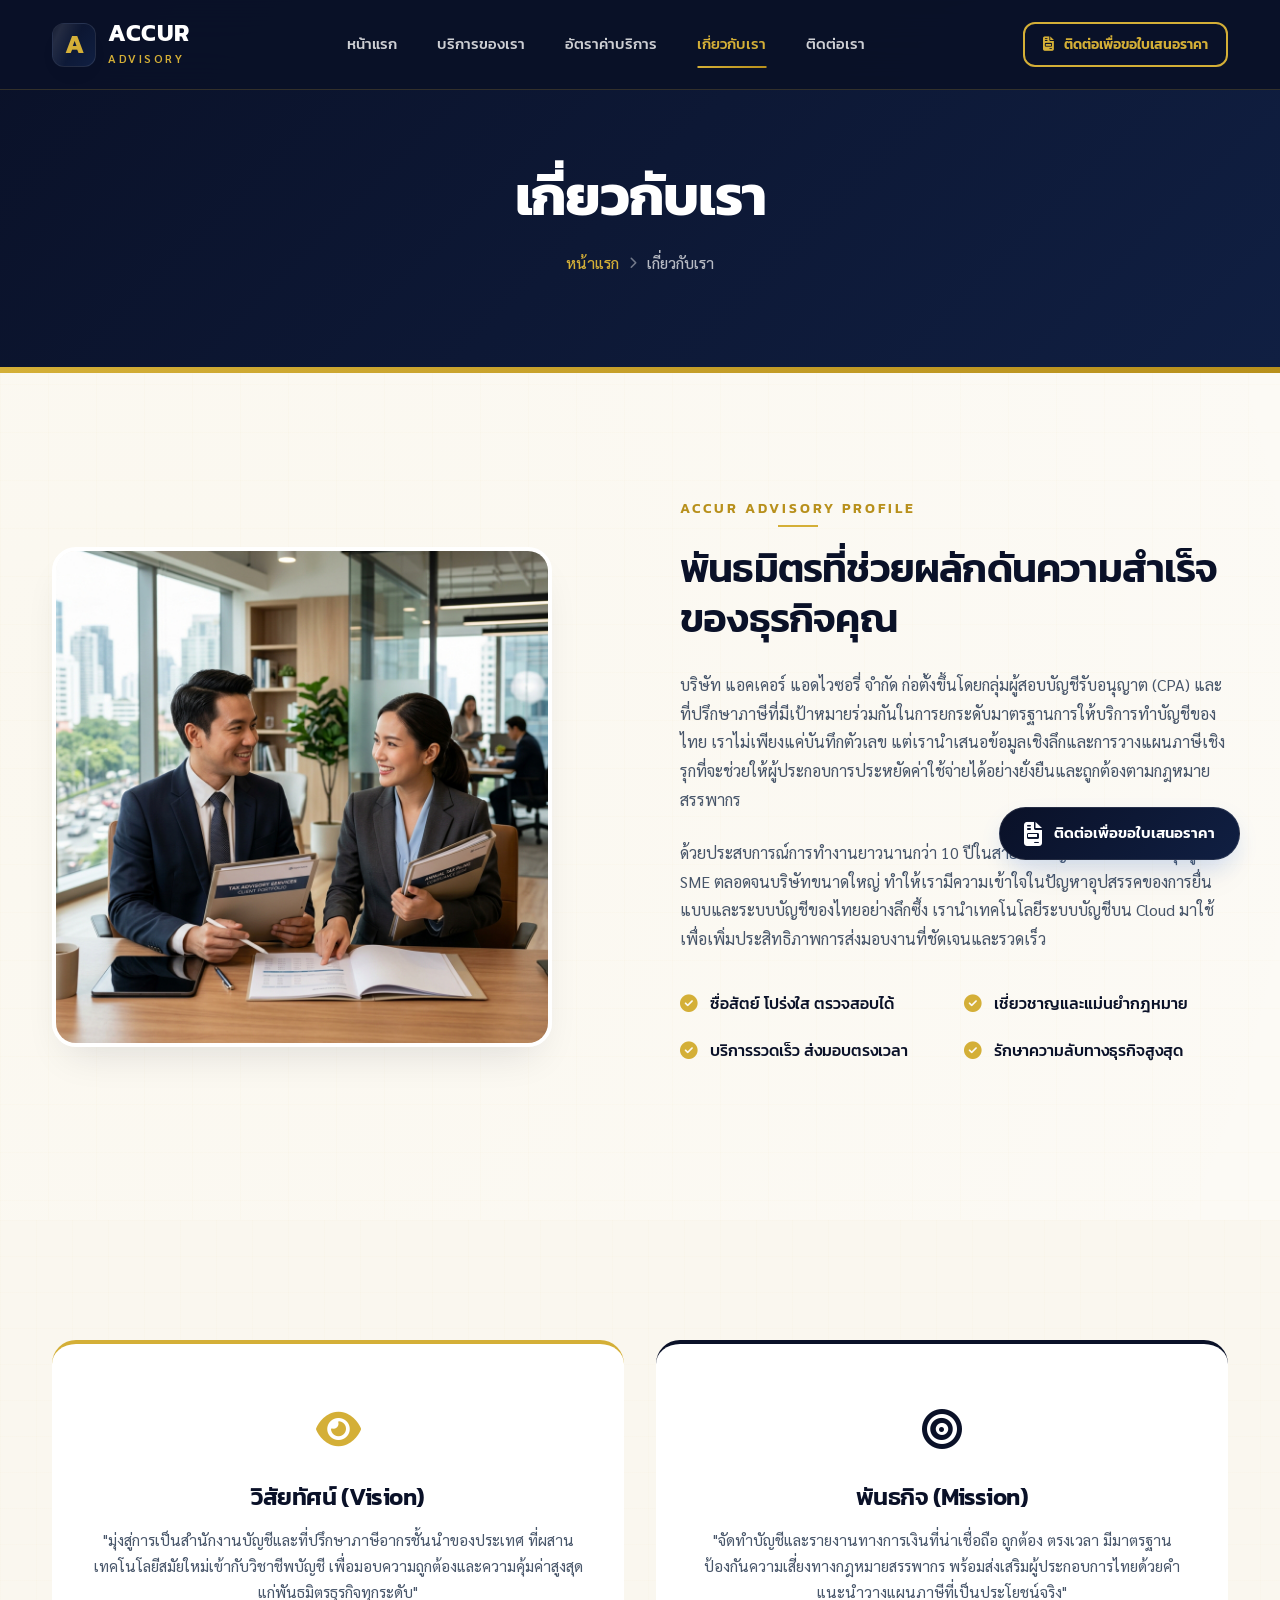
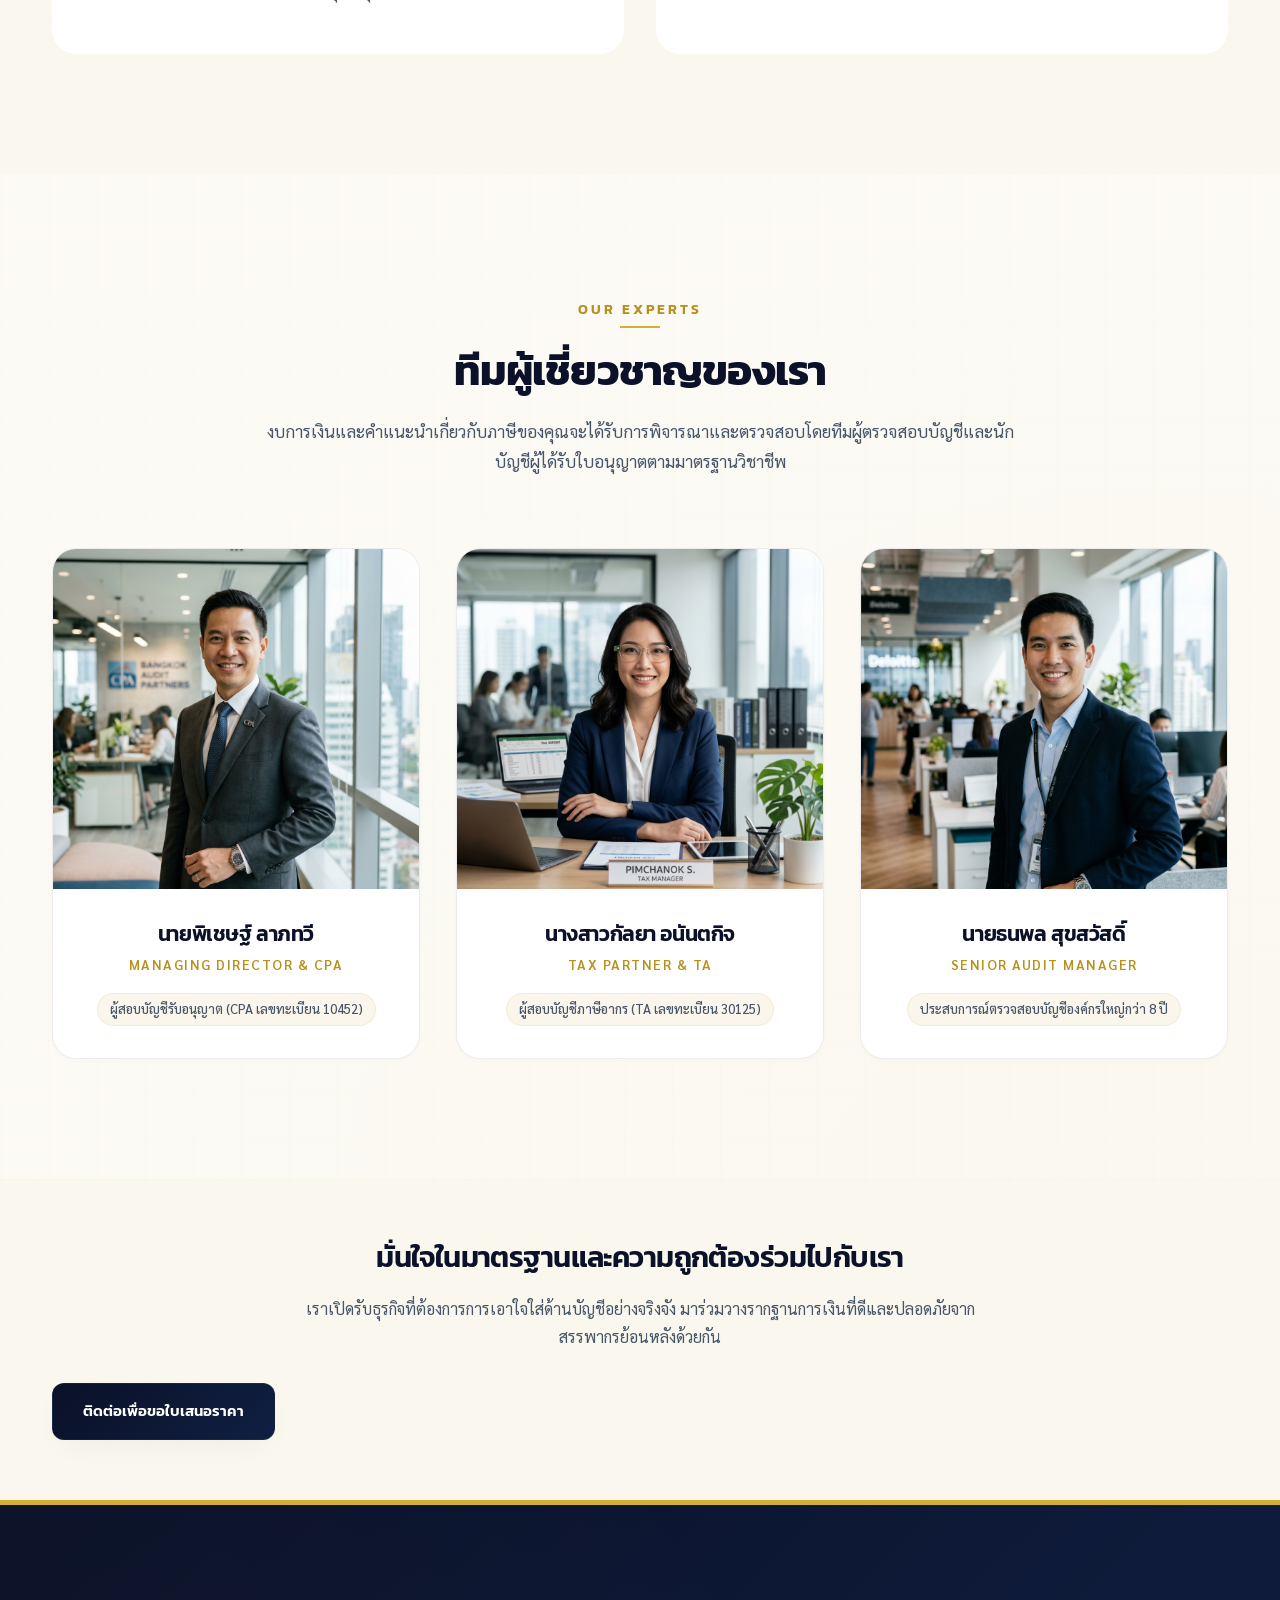
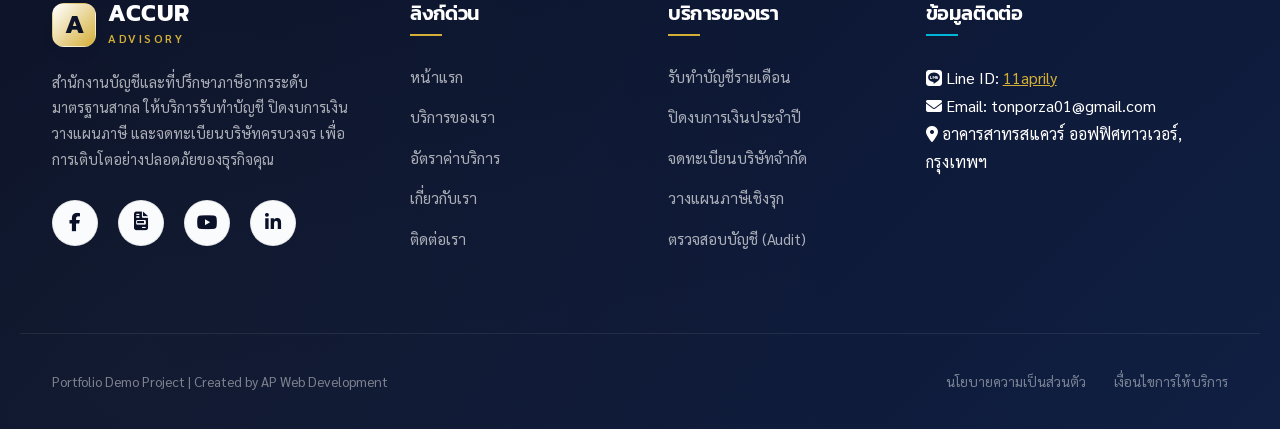
==== commit 5e8efb80: "updatecontact" ====
--- a/about.html
+++ b/about.html
@@ -8,8 +8,11 @@
   <!-- SEO Meta Tags -->
   <meta name="description" content="ทำความรู้จักสำนักงานบัญชี Accur Advisory วิสัยทัศน์ในการยกระดับบัญชีภาษี และทีมงานผู้สอบบัญชีรับอนุญาต CPA ผู้สอบบัญชีภาษีอากร TA ที่คอยดูแลธุรกิจของคุณ">
   <meta name="keywords" content="เกี่ยวกับเรา, ทีมงานสำนักงานบัญชี, ผู้สอบบัญชี, CPA, TA, สำนักงานบัญชีคุณภาพ">
-  <meta name="author" content="Accur Advisory Co., Ltd.">
+  <meta name="author" content="AP Web Development">
   <meta name="robots" content="index, follow">
+  
+  <!-- Canonical Link -->
+  <link rel="canonical" href="https://www.accuradvisory.com/about.html">
   
   <!-- Open Graph -->
   <meta property="og:type" content="website">
@@ -21,6 +24,11 @@
   <!-- Favicon -->
   <link rel="shortcut icon" href="favicon.ico" type="image/x-icon">
 
+  <!-- Preconnect for performance -->
+  <link rel="preconnect" href="https://fonts.googleapis.com">
+  <link rel="preconnect" href="https://fonts.gstatic.com" crossorigin>
+  <link rel="preconnect" href="https://cdnjs.cloudflare.com">
+
   <!-- FontAwesome Icons -->
   <link rel="stylesheet" href="https://cdnjs.cloudflare.com/ajax/libs/font-awesome/6.4.0/css/all.min.css">
 
@@ -29,10 +37,10 @@
 </head>
 <body>
 
-  <!-- FLOATING LINE OA BUTTON -->
-  <a href="https://line.me/ti/p/@accuradvisory" target="_blank" class="floating-line" id="floating-line-button">
-    <i class="fab fa-line"></i>
-    <span>คุยกับผู้เชี่ยวชาญ</span>
+  <!-- FLOATING CONTACT BUTTON -->
+  <a href="contact.html" class="floating-line" id="floating-line-button" style="background: var(--bg-gradient); color: #ffffff; box-shadow: var(--shadow-premium), var(--shadow-blue-glow);">
+    <i class="fas fa-file-invoice"></i>
+    <span>ติดต่อเพื่อขอใบเสนอราคา</span>
   </a>
 
   <!-- HEADER & NAVIGATION -->
@@ -46,7 +54,7 @@
         </div>
       </a>
       
-      <nav class="nav-menu">
+      <nav class="nav-menu" id="main-nav-menu">
         <a href="index.html" class="nav-link">หน้าแรก</a>
         <a href="services.html" class="nav-link">บริการของเรา</a>
         <a href="pricing.html" class="nav-link">อัตราค่าบริการ</a>
@@ -55,19 +63,17 @@
       </nav>
 
       <div class="nav-cta">
-        <a href="tel:021234567" class="btn btn-outline" style="padding: 8px 18px; font-size: 0.9rem;">
-          <i class="fas fa-phone"></i> 02-123-4567
+        <a href="contact.html" class="btn btn-outline" style="padding: 8px 18px; font-size: 0.9rem;">
+          <i class="fas fa-file-invoice"></i> ติดต่อเพื่อขอใบเสนอราคา
         </a>
-        <a href="https://line.me/ti/p/@accuradvisory" target="_blank" class="btn btn-line" style="padding: 8px 18px; font-size: 0.9rem;">
-          <i class="fab fa-line"></i> Line OA
-        </a>
-      </div>
-
-      <div class="menu-toggle" id="mobile-menu-btn">
+      </div>
+
+      <!-- a11y Accessible Button replacement for mobile menu toggle -->
+      <button class="menu-toggle" id="mobile-menu-btn" aria-label="เปิดเมนู" aria-expanded="false" aria-controls="main-nav-menu">
         <span></span>
         <span></span>
         <span></span>
-      </div>
+      </button>
     </div>
   </header>
 
@@ -87,7 +93,7 @@
   <section class="section-padding">
     <div class="container about-grid">
       <div class="why-us-image fade-in-up">
-        <img src="images/accounting_consulting.png" alt="การทำงานเป็นทีมงานสำนักงานบัญชีคุณภาพ">
+        <img src="images/accounting_consulting.png" alt="การทำงานเป็นทีมงานสำนักงานบัญชีคุณภาพ" width="500" height="380" loading="lazy">
       </div>
       <div class="about-content fade-in-up" style="transition-delay: 0.2s;">
         <span class="section-subtitle">ACCUR ADVISORY PROFILE</span>
@@ -139,11 +145,11 @@
         <!-- Team 1 -->
         <div class="team-card fade-in-up">
           <div class="team-img-wrapper">
-            <img src="images/team_1.png" alt="นายพิเชษฐ์ ลาภทวี กรรมการผู้จัดการ CPA">
+            <img src="images/team_1.png" alt="นายพิเชษฐ์ ลาภทวี กรรมการผู้จัดการ CPA" width="340" height="340" loading="lazy">
             <div class="team-socials">
-              <a href="#" class="team-social-link"><i class="fab fa-facebook-f"></i></a>
-              <a href="#" class="team-social-link"><i class="fab fa-linkedin-in"></i></a>
-              <a href="#" class="team-social-link"><i class="fas fa-envelope"></i></a>
+              <a href="https://www.facebook.com/" target="_blank" rel="noopener noreferrer" class="team-social-link" aria-label="Facebook ของนายพิเชษฐ์ ลาภทวี"><i class="fab fa-facebook-f"></i></a>
+              <a href="https://www.linkedin.com/" target="_blank" rel="noopener noreferrer" class="team-social-link" aria-label="LinkedIn ของนายพิเชษฐ์ ลาภทวี"><i class="fab fa-linkedin-in"></i></a>
+              <a href="contact.html" class="team-social-link" aria-label="ติดต่อทางอีเมล"><i class="fas fa-envelope"></i></a>
             </div>
           </div>
           <div class="team-info">
@@ -156,11 +162,11 @@
         <!-- Team 2 -->
         <div class="team-card fade-in-up" style="transition-delay: 0.1s;">
           <div class="team-img-wrapper">
-            <img src="images/team_2.png" alt="นางสาวกัลยา อนันตกิจ ผู้จัดการฝ่ายวางแผนภาษี TA">
+            <img src="images/team_2.png" alt="นางสาวกัลยา อนันตกิจ ผู้จัดการฝ่ายวางแผนภาษี TA" width="340" height="340" loading="lazy">
             <div class="team-socials">
-              <a href="#" class="team-social-link"><i class="fab fa-facebook-f"></i></a>
-              <a href="#" class="team-social-link"><i class="fab fa-linkedin-in"></i></a>
-              <a href="#" class="team-social-link"><i class="fas fa-envelope"></i></a>
+              <a href="https://www.facebook.com/" target="_blank" rel="noopener noreferrer" class="team-social-link" aria-label="Facebook ของนางสาวกัลยา อนันตกิจ"><i class="fab fa-facebook-f"></i></a>
+              <a href="https://www.linkedin.com/" target="_blank" rel="noopener noreferrer" class="team-social-link" aria-label="LinkedIn ของนางสาวกัลยา อนันตกิจ"><i class="fab fa-linkedin-in"></i></a>
+              <a href="contact.html" class="team-social-link" aria-label="ติดต่อทางอีเมล"><i class="fas fa-envelope"></i></a>
             </div>
           </div>
           <div class="team-info">
@@ -173,11 +179,11 @@
         <!-- Team 3 -->
         <div class="team-card fade-in-up" style="transition-delay: 0.2s;">
           <div class="team-img-wrapper">
-            <img src="images/team_3.png" alt="นายธนพล สุขสวัสดิ์ หัวหน้าฝ่ายตรวจสอบบัญชี">
+            <img src="images/team_3.png" alt="นายธนพล สุขสวัสดิ์ หัวหน้าฝ่ายตรวจสอบบัญชี" width="340" height="340" loading="lazy">
             <div class="team-socials">
-              <a href="#" class="team-social-link"><i class="fab fa-facebook-f"></i></a>
-              <a href="#" class="team-social-link"><i class="fab fa-linkedin-in"></i></a>
-              <a href="#" class="team-social-link"><i class="fas fa-envelope"></i></a>
+              <a href="https://www.facebook.com/" target="_blank" rel="noopener noreferrer" class="team-social-link" aria-label="Facebook ของนายธนพล สุขสวัสดิ์"><i class="fab fa-facebook-f"></i></a>
+              <a href="https://www.linkedin.com/" target="_blank" rel="noopener noreferrer" class="team-social-link" aria-label="LinkedIn ของนายธนพล สุขสวัสดิ์"><i class="fab fa-linkedin-in"></i></a>
+              <a href="contact.html" class="team-social-link" aria-label="ติดต่อทางอีเมล"><i class="fas fa-envelope"></i></a>
             </div>
           </div>
           <div class="team-info">
@@ -196,8 +202,7 @@
       <h3 style="font-family: var(--font-heading); font-size: 1.8rem; font-weight: 600; margin-bottom: 20px; color: var(--primary);">มั่นใจในมาตรฐานและความถูกต้องร่วมไปกับเรา</h3>
       <p style="max-width: 700px; margin: 0 auto 32px auto; color: var(--text-body);">เราเปิดรับธุรกิจที่ต้องการการเอาใจใส่ด้านบัญชีอย่างจริงจัง มาร่วมวางรากฐานการเงินที่ดีและปลอดภัยจากสรรพากรย้อนหลังด้วยกัน</p>
       <div class="flex justify-center gap-2" style="flex-wrap: wrap;">
-        <a href="contact.html" class="btn btn-primary">นัดหมายปรึกษาล่วงหน้า</a>
-        <a href="tel:021234567" class="btn btn-outline"><i class="fas fa-phone"></i> โทรคุยกับเราด่วน</a>
+        <a href="contact.html" class="btn btn-primary">ติดต่อเพื่อขอใบเสนอราคา</a>
       </div>
     </div>
   </section>
@@ -215,10 +220,10 @@
         </a>
         <p>สำนักงานบัญชีและที่ปรึกษาภาษีอากรระดับมาตรฐานสากล ให้บริการรับทำบัญชี ปิดงบการเงิน วางแผนภาษี และจดทะเบียนบริษัทครบวงจร เพื่อการเติบโตอย่างปลอดภัยของธุรกิจคุณ</p>
         <div class="social-links">
-          <a href="#" class="social-link"><i class="fab fa-facebook-f"></i></a>
-          <a href="https://line.me/ti/p/@accuradvisory" target="_blank" class="social-link line-color"><i class="fab fa-line"></i></a>
-          <a href="#" class="social-link"><i class="fab fa-youtube"></i></a>
-          <a href="#" class="social-link"><i class="fab fa-linkedin-in"></i></a>
+          <a href="https://www.facebook.com/" target="_blank" rel="noopener noreferrer" class="social-link" aria-label="Facebook"><i class="fab fa-facebook-f"></i></a>
+          <a href="contact.html" class="social-link" aria-label="ติดต่อเพื่อขอใบเสนอราคา"><i class="fas fa-file-invoice"></i></a>
+          <a href="https://www.youtube.com/" target="_blank" rel="noopener noreferrer" class="social-link" aria-label="YouTube"><i class="fab fa-youtube"></i></a>
+          <a href="https://www.linkedin.com/" target="_blank" rel="noopener noreferrer" class="social-link" aria-label="LinkedIn"><i class="fab fa-linkedin-in"></i></a>
         </div>
       </div>
 
@@ -245,18 +250,27 @@
       </div>
 
       <div class="footer-col footer-newsletter">
-        <h3>รับข่าวสารสาระภาษี</h3>
-        <p>ติดตามความรู้ด้านการทำบัญชี สิทธิลดหย่อนภาษี และข่าวสารธุรกิจที่ผู้ประกอบการควรรู้ ส่งตรงถึงอีเมลของคุณทุกสัปดาห์</p>
-        <form class="newsletter-form" onsubmit="event.preventDefault(); alert('ขอบคุณสำหรับการสมัครรับข่าวสารจากเรา!'); this.reset();">
-          <input type="email" class="newsletter-input" placeholder="อีเมลของคุณ" required>
-          <button type="submit" class="newsletter-btn"><i class="fas fa-paper-plane"></i></button>
-        </form>
+        <h3>ข้อมูลติดต่อ</h3>
+        <div class="footer-contact-info" style="margin-top: 15px;">
+          <div class="footer-contact-item">
+            <i class="fab fa-line"></i>
+            <span>Line ID: <a href="https://line.me/ti/p/~11aprily" target="_blank" rel="noopener noreferrer" style="color: var(--secondary); text-decoration: underline;">11aprily</a></span>
+          </div>
+          <div class="footer-contact-item">
+            <i class="fas fa-envelope"></i>
+            <span>Email: tonporza01@gmail.com</span>
+          </div>
+          <div class="footer-contact-item">
+            <i class="fas fa-map-marker-alt"></i>
+            <span>อาคารสาทรสแควร์ ออฟฟิศทาวเวอร์, กรุงเทพฯ</span>
+          </div>
+        </div>
       </div>
     </div>
 
     <div class="container footer-bottom">
       <div class="copyright">
-        &copy; 2026 บริษัท แอคเคอร์ แอดไวซอรี่ จำกัด. สงวนลิขสิทธิ์ทั้งหมด.
+        Portfolio Demo Project | Created by AP Web Development
       </div>
       <div class="footer-bottom-links">
         <a href="#">นโยบายความเป็นส่วนตัว</a>
--- a/css/style.css
+++ b/css/style.css
@@ -111,6 +111,16 @@
   background: var(--primary-light);
 }
 
+/* Accessibility Focus Rings */
+a:focus-visible,
+button:focus-visible,
+input:focus-visible,
+select:focus-visible,
+textarea:focus-visible {
+  outline: 2px solid var(--secondary);
+  outline-offset: 4px;
+}
+
 /* --- UTILITY STYLES --- */
 .container {
   width: 100%;
@@ -387,6 +397,10 @@
   height: 18px;
   cursor: pointer;
   z-index: 1001;
+  background: transparent;
+  border: none;
+  padding: 0;
+  outline: none;
 }
 
 .menu-toggle span {
@@ -724,7 +738,7 @@
 /* --- PREMIUM SERVICE CARDS --- */
 .services-grid {
   display: grid;
-  grid-template-columns: repeat(auto-fit, minmax(360px, 1fr));
+  grid-template-columns: repeat(auto-fit, minmax(min(100%, 360px), 1fr));
   gap: 36px;
 }
 
@@ -954,7 +968,7 @@
 /* --- PRICING SECTION --- */
 .pricing-grid {
   display: grid;
-  grid-template-columns: repeat(auto-fit, minmax(340px, 1fr));
+  grid-template-columns: repeat(auto-fit, minmax(min(100%, 340px), 1fr));
   gap: 36px;
   align-items: stretch;
 }
@@ -1254,7 +1268,7 @@
 
 .team-grid {
   display: grid;
-  grid-template-columns: repeat(auto-fit, minmax(280px, 1fr));
+  grid-template-columns: repeat(auto-fit, minmax(min(100%, 280px), 1fr));
   gap: 36px;
 }
 
